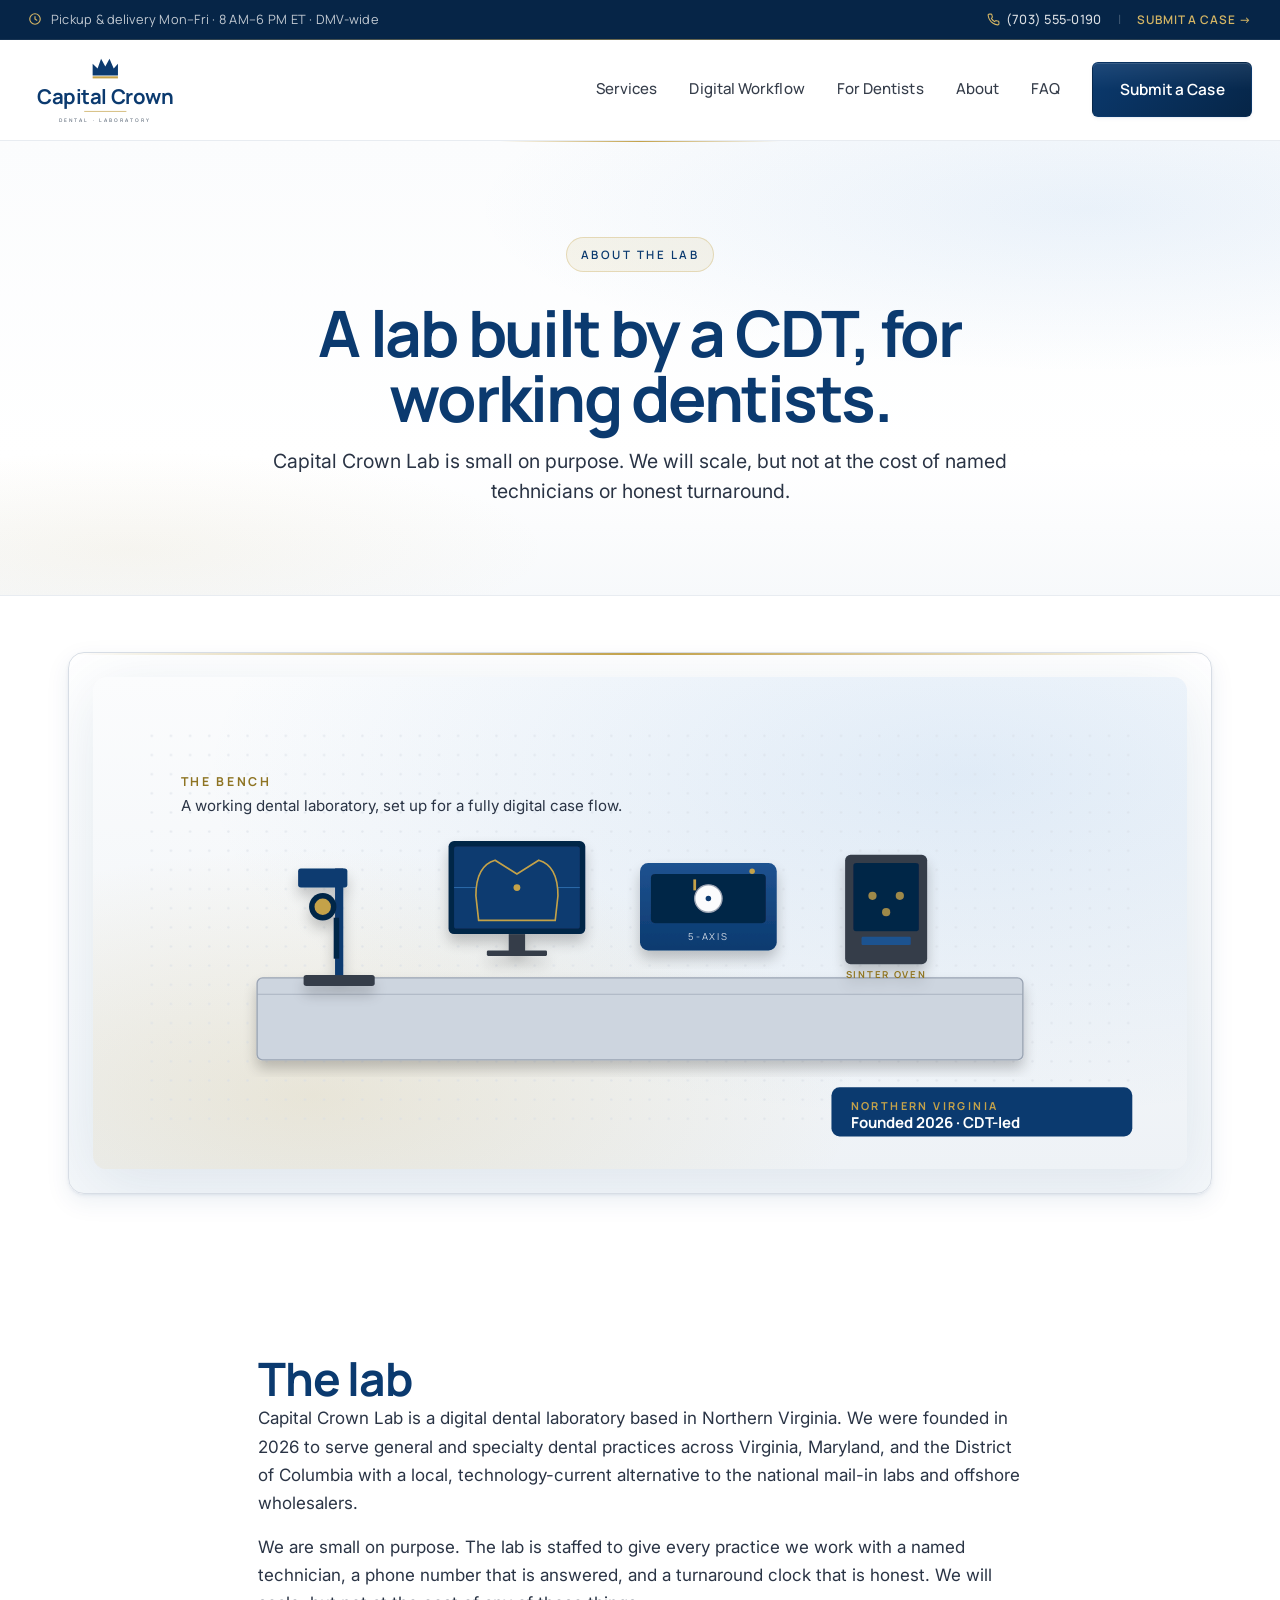
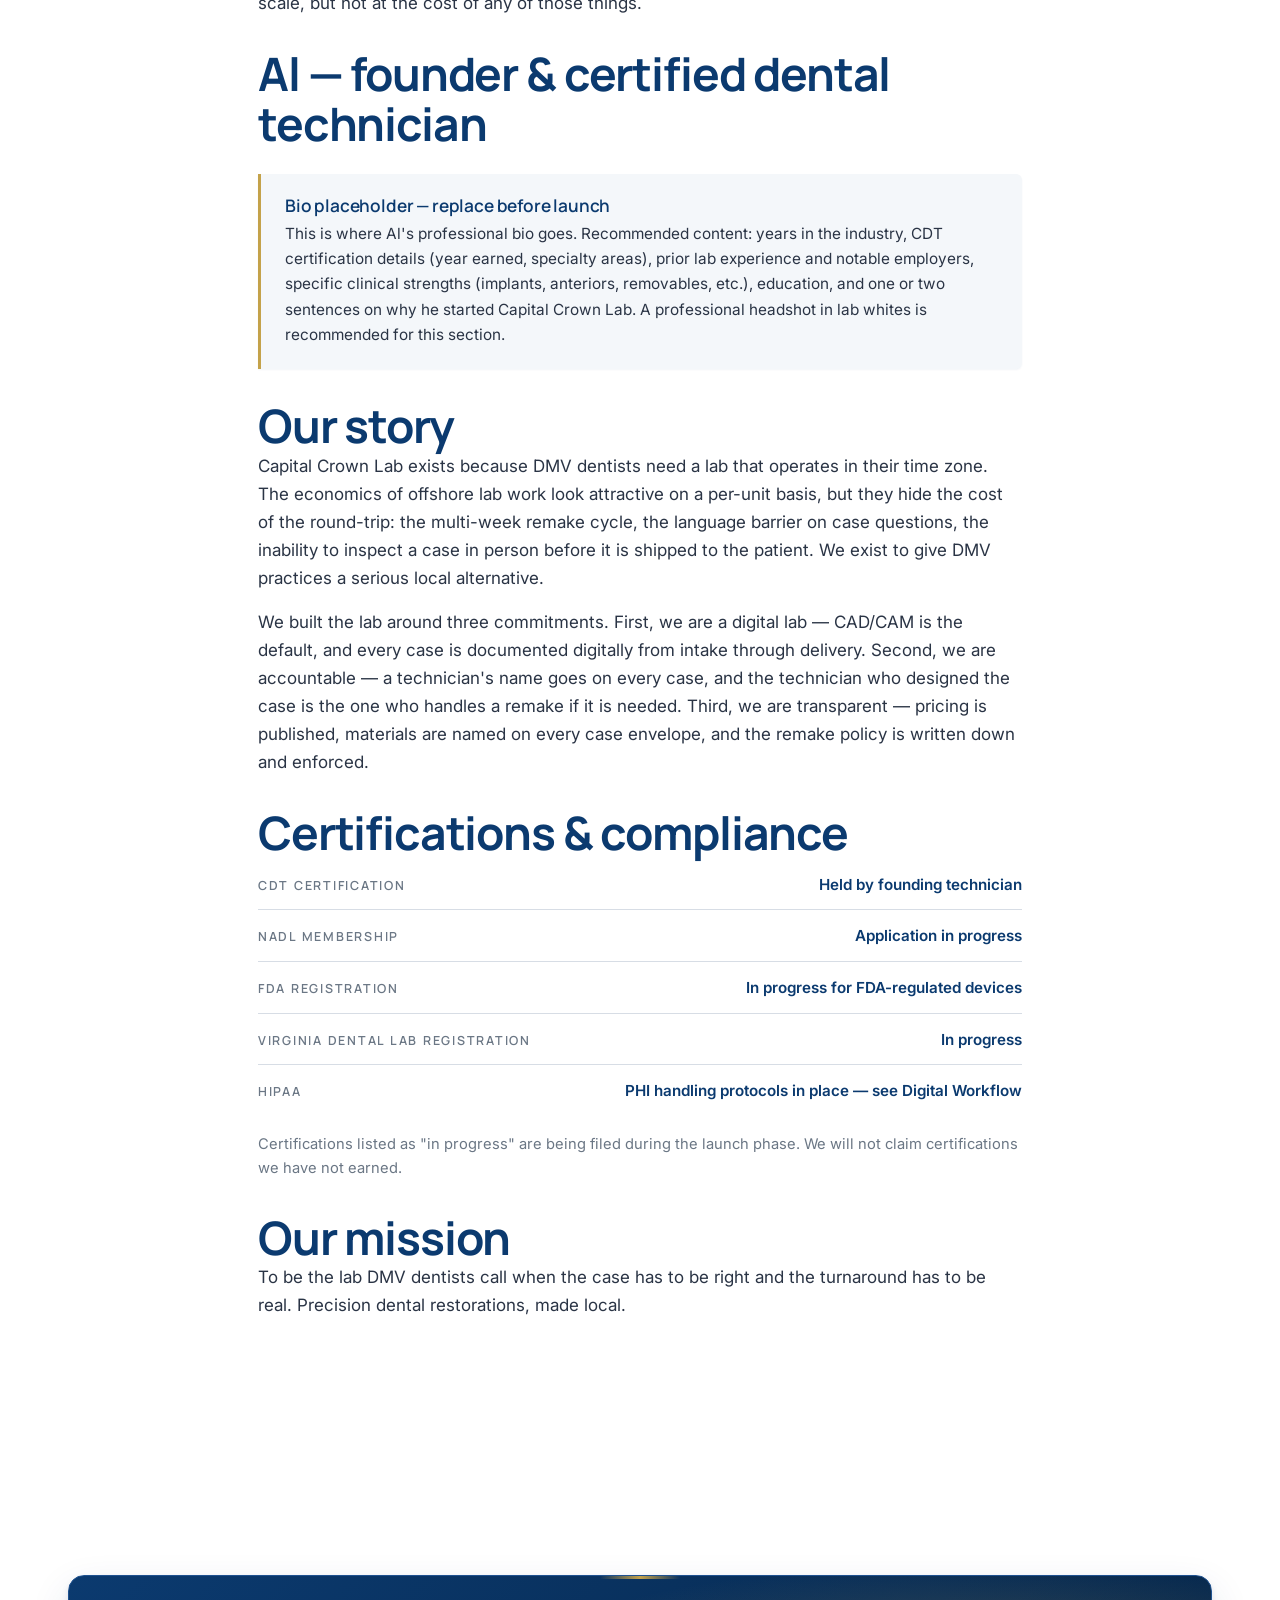
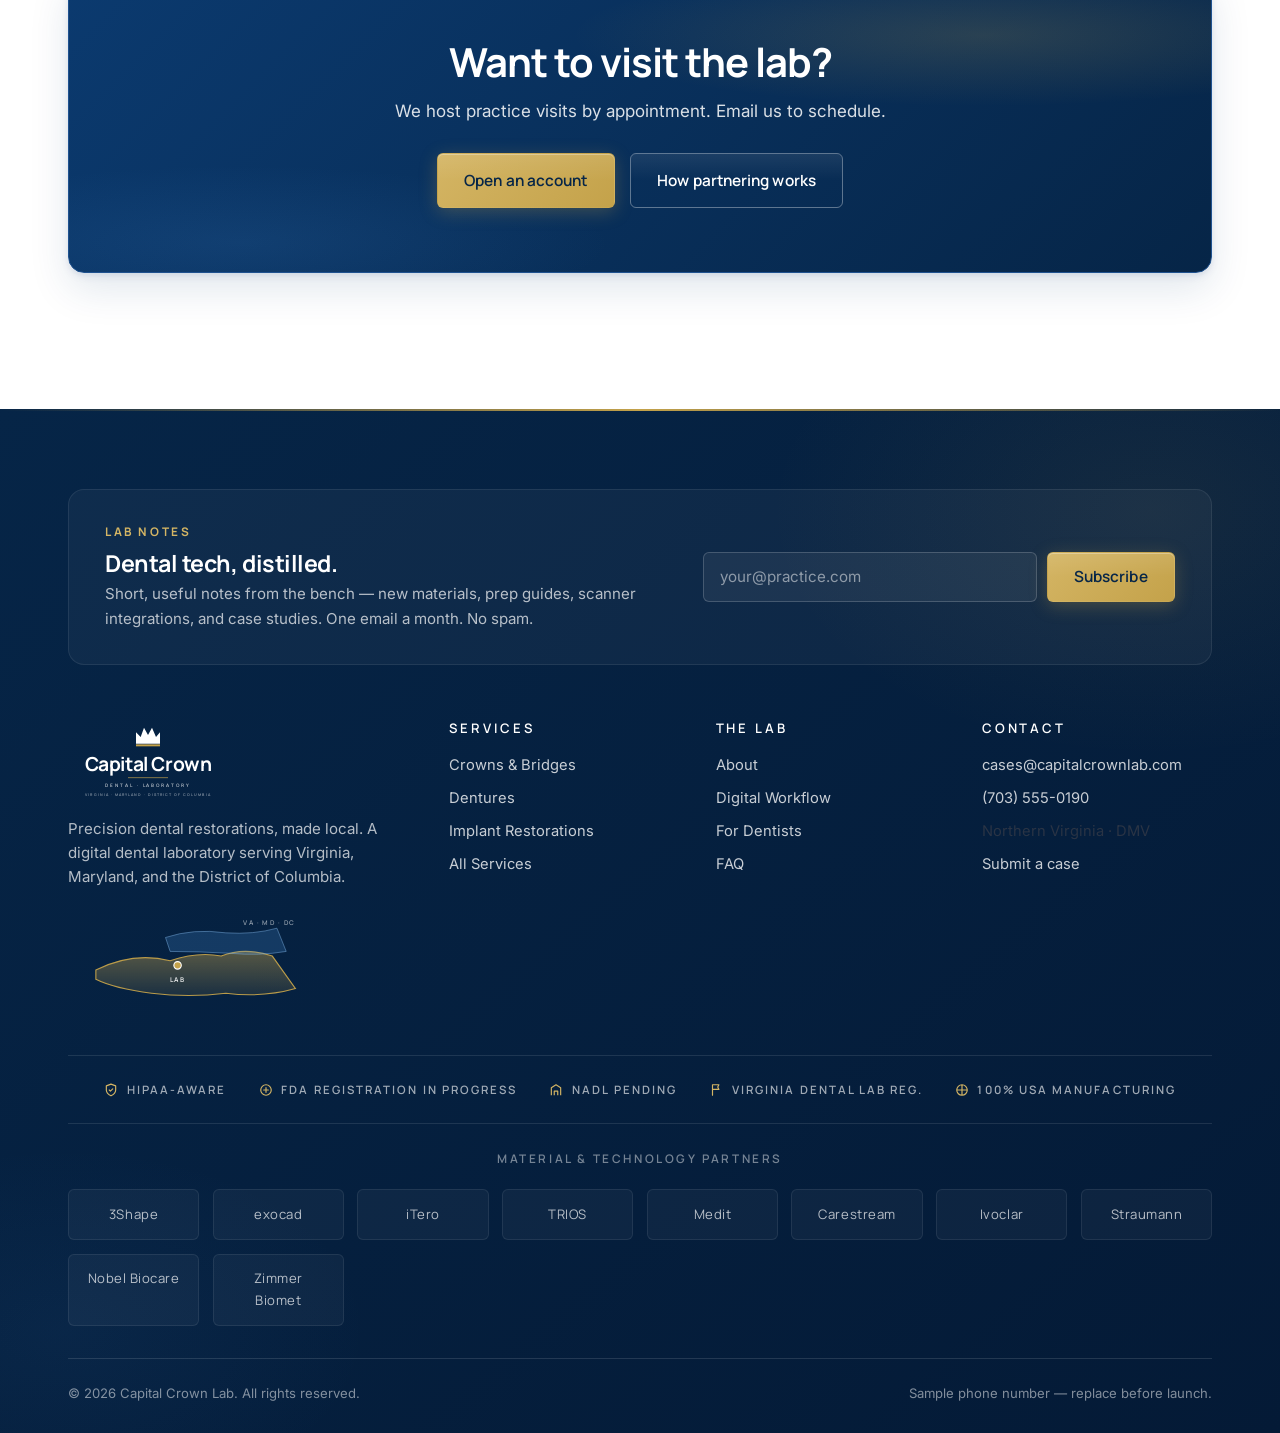
==== about.html @ 7f1afd7e "Add files via upload" ====
<!DOCTYPE html>
<html lang="en">
<head>
  <meta charset="UTF-8" />
  <meta name="viewport" content="width=device-width, initial-scale=1" />
  <title>About Capital Crown Lab | DMV Dental Laboratory | Founder Al</title>
  <meta name="description" content="Capital Crown Lab is a Northern Virginia digital dental laboratory founded by certified dental technician Al. Built to give DMV dental practices a local, technology-current alternative to mail-in and offshore labs." />
  <meta name="keywords" content="Capital Crown Lab founder, Al dental technician DMV, Northern Virginia dental laboratory, local dental lab Virginia, CDT dental lab founder" />
  <meta name="author" content="Capital Crown Lab" />
  <meta name="robots" content="index, follow, max-snippet:-1, max-image-preview:large" />
  <meta name="theme-color" content="#0B3A6F" />
  <link rel="canonical" href="https://capitalcrownlab.com/about.html" />

  <meta property="og:type" content="website" />
  <meta property="og:url" content="https://capitalcrownlab.com/about.html" />
  <meta property="og:site_name" content="Capital Crown Lab" />
  <meta property="og:title" content="About Capital Crown Lab | DMV Dental Laboratory | Founder Al" />
  <meta property="og:description" content="Capital Crown Lab is a Northern Virginia digital dental laboratory founded by certified dental technician Al. Built to give DMV dental practices a local, technology-current alternative to mail-in and offshore labs." />
  <meta property="og:image" content="https://capitalcrownlab.com/images/og-image.jpg" />

  <meta name="twitter:card" content="summary_large_image" />
  <meta name="twitter:title" content="About Capital Crown Lab | DMV Dental Laboratory | Founder Al" />
  <meta name="twitter:description" content="Capital Crown Lab is a Northern Virginia digital dental laboratory founded by certified dental technician Al. Built to give DMV dental practices a local, technology-current alternative to mail-in and offshore labs." />
  <meta name="twitter:image" content="https://capitalcrownlab.com/images/og-image.jpg" />

  <link rel="icon" type="image/svg+xml" href="data:image/svg+xml,%3Csvg xmlns='http://www.w3.org/2000/svg' viewBox='0 0 64 64'%3E%3Crect width='64' height='64' rx='12' fill='%230B3A6F'/%3E%3Cpath d='M12 44 L12 22 L21 32 L26 12 L32 28 L38 12 L43 32 L52 22 L52 44 Z' fill='%23FFFFFF'/%3E%3Crect x='12' y='46' width='40' height='5' fill='%23C4A24A'/%3E%3C/svg%3E" />

  <link rel="preconnect" href="https://fonts.googleapis.com" />
  <link rel="preconnect" href="https://fonts.gstatic.com" crossorigin />
  <link href="https://fonts.googleapis.com/css2?family=Manrope:wght@500;600;700;800&family=Inter:wght@400;500;600;700&display=swap" rel="stylesheet" />
  <link rel="stylesheet" href="styles.css" />
  
</head>
<body>

<div class="utility-bar">
  <div class="utility-bar-inner">
    <span class="util-left">
      <svg width="14" height="14" viewBox="0 0 24 24" fill="none" aria-hidden="true"><path d="M12 8v4l3 2" stroke="currentColor" stroke-width="2" stroke-linecap="round" stroke-linejoin="round"/><circle cx="12" cy="12" r="9" stroke="currentColor" stroke-width="2"/></svg>
      Pickup &amp; delivery Mon&ndash;Fri &middot; 8 AM&ndash;6 PM ET &middot; DMV-wide
    </span>
    <span class="util-right">
      <a href="tel:+17035550190" class="util-phone" aria-label="Call Capital Crown Lab">
        <svg width="13" height="13" viewBox="0 0 24 24" fill="none" aria-hidden="true"><path d="M22 16.92v3a2 2 0 0 1-2.18 2 19.8 19.8 0 0 1-8.63-3.07 19.5 19.5 0 0 1-6-6 19.8 19.8 0 0 1-3.07-8.67A2 2 0 0 1 4.11 2h3a2 2 0 0 1 2 1.72c.12.95.34 1.88.66 2.78a2 2 0 0 1-.45 2.11L8.09 9.91a16 16 0 0 0 6 6l1.27-1.27a2 2 0 0 1 2.11-.45c.9.32 1.83.54 2.78.66A2 2 0 0 1 22 16.92Z" stroke="currentColor" stroke-width="2" stroke-linecap="round" stroke-linejoin="round"/></svg>
        (703) 555-0190
      </a>
      <span class="util-sep" aria-hidden="true">|</span>
      <a href="contact.html" class="util-cta">Submit a Case &rarr;</a>
    </span>
  </div>
</div>
<header class="site-header" id="site-header">
  <nav class="nav">
    <a href="index.html" class="nav-logo" aria-label="Capital Crown Lab home">
      <svg viewBox="80 18 440 222" aria-hidden="true">
        <g transform="translate(264,32)">
          <path d="M0 56 L0 22 L14 36 L24 8 L36 30 L48 8 L60 36 L72 22 L72 56 Z" fill="#0B3A6F"/>
          <rect x="0" y="58" width="72" height="6" fill="#C4A24A"/>
        </g>
        <text font-family="Manrope, Inter, system-ui, sans-serif" font-weight="700" letter-spacing="-0.02em" fill="#0B3A6F" font-size="58" text-anchor="middle" x="300" y="170">Capital Crown</text>
        <line x1="240" y1="190" x2="360" y2="190" stroke="#C4A24A" stroke-width="2"/>
        <text font-family="Manrope, Inter, system-ui, sans-serif" font-weight="600" letter-spacing="0.42em" fill="#6B7785" font-size="14" text-anchor="middle" x="300" y="220">DENTAL  &middot;  LABORATORY</text>
      </svg>
    </a>
    <button class="nav-toggle" aria-label="Toggle navigation" onclick="document.getElementById('nav-links').classList.toggle('open')">&#9776;</button>
    <div class="nav-links" id="nav-links">
      <a href="services.html">Services</a>
      <a href="digital-workflow.html">Digital Workflow</a>
      <a href="for-dentists.html">For Dentists</a>
      <a href="about.html">About</a>
      <a href="faq.html">FAQ</a>
      <a href="contact.html" class="btn btn-primary">Submit a Case</a>
    </div>
  </nav>
</header>

<section class="page-hero">
  <div class="container container-narrow text-center">
    <span class="eyebrow">About the lab</span>
    <h1>A lab built by a CDT, for working dentists.</h1>
    <p class="lede mt-2">Capital Crown Lab is small on purpose. We will scale, but not at the cost of named technicians or honest turnaround.</p>
  </div>
</section>
<section class="tight">
  <div class="container">
    <div class="illo-wrap">
      <svg class="illo" viewBox="0 0 800 360" role="img" aria-label="Dental laboratory workspace composition">
        
<defs>
  <linearGradient id="bgPanel" x1="0" y1="0" x2="0" y2="1">
    <stop offset="0" stop-color="#FBFCFD"/><stop offset="1" stop-color="#EEF2F6"/>
  </linearGradient>
  <linearGradient id="navyGrad" x1="0" y1="0" x2="0" y2="1">
    <stop offset="0" stop-color="#1F5290"/><stop offset="1" stop-color="#0B3A6F"/>
  </linearGradient>
  <linearGradient id="goldGrad" x1="0" y1="0" x2="1" y2="0">
    <stop offset="0" stop-color="#C4A24A" stop-opacity="0"/>
    <stop offset="0.5" stop-color="#C4A24A"/>
    <stop offset="1" stop-color="#C4A24A" stop-opacity="0"/>
  </linearGradient>
  <linearGradient id="ceramicGrad" x1="0" y1="0" x2="0" y2="1">
    <stop offset="0" stop-color="#FFFFFF"/><stop offset="0.5" stop-color="#F4F7FA"/><stop offset="1" stop-color="#D7DDE5"/>
  </linearGradient>
  <radialGradient id="glowBg" cx="0.8" cy="0.2" r="0.7">
    <stop offset="0" stop-color="#4A90D9" stop-opacity="0.14"/>
    <stop offset="1" stop-color="#4A90D9" stop-opacity="0"/>
  </radialGradient>
  <radialGradient id="goldGlowBg" cx="0.2" cy="0.85" r="0.5">
    <stop offset="0" stop-color="#C4A24A" stop-opacity="0.18"/>
    <stop offset="1" stop-color="#C4A24A" stop-opacity="0"/>
  </radialGradient>
  <pattern id="dotgrid2" width="14" height="14" patternUnits="userSpaceOnUse">
    <circle cx="1" cy="1" r="0.9" fill="#D7DDE5"/>
  </pattern>
  <filter id="softShadow2" x="-20%" y="-20%" width="140%" height="140%">
    <feGaussianBlur in="SourceAlpha" stdDeviation="5"/>
    <feOffset dx="0" dy="6" result="off"/>
    <feComponentTransfer><feFuncA type="linear" slope="0.22"/></feComponentTransfer>
    <feMerge><feMergeNode/><feMergeNode in="SourceGraphic"/></feMerge>
  </filter>
</defs>

        <rect width="800" height="360" fill="url(#bgPanel)" rx="10"/>
        <rect width="800" height="360" fill="url(#glowBg)" rx="10"/>
        <rect width="800" height="360" fill="url(#goldGlowBg)" rx="10"/>
        <rect x="32" y="32" width="736" height="296" fill="url(#dotgrid2)" opacity="0.55" rx="8"/>
        <line x1="32" y1="22" x2="768" y2="22" stroke="url(#goldGrad)" stroke-width="1.4"/>
        
<!-- workspace bench -->
<g transform="translate(400,220)" filter="url(#softShadow2)">
  <rect x="-280" y="0" width="560" height="60" rx="4" fill="#CDD5DF" stroke="#9BA5B4" stroke-width="1"/>
  <line x1="-280" y1="12" x2="280" y2="12" stroke="#9BA5B4" stroke-width="0.5"/>
  <!-- bench legs implied -->
</g>

<!-- microscope (left) -->
<g transform="translate(180,170)" filter="url(#softShadow2)">
  <rect x="-26" y="48" width="52" height="8" rx="2" fill="#353D4A"/>
  <rect x="-3" y="-30" width="6" height="78" fill="#0B3A6F"/>
  <rect x="-30" y="-30" width="36" height="14" rx="2" fill="#0B3A6F"/>
  <circle cx="-12" cy="-2" r="10" fill="#062547"/>
  <circle cx="-12" cy="-2" r="6" fill="#C4A24A"/>
  <line x1="-2" y1="6" x2="-2" y2="36" stroke="#062547" stroke-width="4"/>
</g>

<!-- CAD monitor (center-left) -->
<g transform="translate(310,160)" filter="url(#softShadow2)">
  <rect x="-50" y="-40" width="100" height="68" rx="4" fill="#062547"/>
  <rect x="-46" y="-36" width="92" height="60" rx="2" fill="#0B3A6F"/>
  <!-- crown wireframe on screen -->
  <path d="M-30 0 Q-30 -22 -16 -26 L0 -16 L16 -26 Q30 -22 30 0 L28 18 L-28 18 Z" fill="none" stroke="#C4A24A" stroke-width="1.2"/>
  <circle cx="0" cy="-6" r="2.5" fill="#C4A24A"/>
  <line x1="-46" y1="-6" x2="-30" y2="-6" stroke="#4A90D9" stroke-width="0.6" opacity="0.7"/>
  <line x1="30" y1="-6" x2="46" y2="-6" stroke="#4A90D9" stroke-width="0.6" opacity="0.7"/>
  <!-- stand -->
  <rect x="-6" y="28" width="12" height="14" fill="#353D4A"/>
  <rect x="-22" y="40" width="44" height="4" rx="1" fill="#353D4A"/>
</g>

<!-- milling machine (center-right) -->
<g transform="translate(450,168)" filter="url(#softShadow2)">
  <rect x="-50" y="-32" width="100" height="64" rx="6" fill="url(#navyGrad)"/>
  <rect x="-42" y="-24" width="84" height="36" rx="3" fill="#062547"/>
  <circle cx="0" cy="-6" r="10" fill="#FBFCFD" stroke="#9BA5B4" stroke-width="1"/>
  <circle cx="0" cy="-6" r="2" fill="#0B3A6F"/>
  <line x1="-10" y1="-20" x2="-10" y2="-12" stroke="#C4A24A" stroke-width="2"/>
  <circle cx="32" cy="-26" r="2" fill="#C4A24A"/>
  <text x="0" y="24" font-family="Manrope,sans-serif" font-size="7" fill="rgba(255,255,255,0.8)" text-anchor="middle" letter-spacing="0.18em">5-AXIS</text>
</g>

<!-- sintering oven (right) -->
<g transform="translate(580,170)" filter="url(#softShadow2)">
  <rect x="-30" y="-40" width="60" height="80" rx="4" fill="#353D4A"/>
  <rect x="-24" y="-34" width="48" height="50" rx="2" fill="#062547"/>
  <!-- heating coil glow -->
  <circle cx="-10" cy="-10" r="3" fill="#C4A24A" opacity="0.8"/>
  <circle cx="10" cy="-10" r="3" fill="#C4A24A" opacity="0.8"/>
  <circle cx="0" cy="2" r="3" fill="#C4A24A" opacity="0.8"/>
  <rect x="-18" y="20" width="36" height="6" rx="1" fill="#1F5290"/>
  <text x="0" y="50" font-family="Manrope,sans-serif" font-size="7" fill="#8E7423" font-weight="700" text-anchor="middle" letter-spacing="0.18em">SINTER OVEN</text>
</g>

<!-- top labels -->
<g transform="translate(64,80)">
  <text font-family="Manrope,sans-serif" font-size="9" fill="#8E7423" font-weight="700" letter-spacing="0.22em">THE BENCH</text>
  <text y="18" font-family="Inter,sans-serif" font-size="11" fill="#2A3445">A working dental laboratory, set up for a fully digital case flow.</text>
</g>

<!-- bottom chip -->
<g transform="translate(540,300)">
  <rect width="220" height="36" rx="6" fill="#0B3A6F"/>
  <text x="14" y="17" font-family="Manrope,sans-serif" font-size="8" fill="#C4A24A" font-weight="700" letter-spacing="0.22em">NORTHERN VIRGINIA</text>
  <text x="14" y="30" font-family="Manrope,sans-serif" font-size="11" fill="#FFFFFF" font-weight="700">Founded 2026 &middot; CDT-led</text>
</g>

      </svg>
    </div>
  </div>
</section>

<section>
  <div class="container container-narrow">
    <h2>The lab</h2>
    <p>Capital Crown Lab is a digital dental laboratory based in Northern Virginia. We were founded in 2026 to serve general and specialty dental practices across Virginia, Maryland, and the District of Columbia with a local, technology-current alternative to the national mail-in labs and offshore wholesalers.</p>

    <p>We are small on purpose. The lab is staffed to give every practice we work with a named technician, a phone number that is answered, and a turnaround clock that is honest. We will scale, but not at the cost of any of those things.</p>

    <h2 class="mt-4">Al &mdash; founder &amp; certified dental technician</h2>
    <div class="callout">
      <h4>Bio placeholder &mdash; replace before launch</h4>
      <p>This is where Al's professional bio goes. Recommended content: years in the industry, CDT certification details (year earned, specialty areas), prior lab experience and notable employers, specific clinical strengths (implants, anteriors, removables, etc.), education, and one or two sentences on why he started Capital Crown Lab. A professional headshot in lab whites is recommended for this section.</p>
    </div>

    <h2 class="mt-4">Our story</h2>
    <p>Capital Crown Lab exists because DMV dentists need a lab that operates in their time zone. The economics of offshore lab work look attractive on a per-unit basis, but they hide the cost of the round-trip: the multi-week remake cycle, the language barrier on case questions, the inability to inspect a case in person before it is shipped to the patient. We exist to give DMV practices a serious local alternative.</p>

    <p>We built the lab around three commitments. First, we are a digital lab &mdash; CAD/CAM is the default, and every case is documented digitally from intake through delivery. Second, we are accountable &mdash; a technician's name goes on every case, and the technician who designed the case is the one who handles a remake if it is needed. Third, we are transparent &mdash; pricing is published, materials are named on every case envelope, and the remake policy is written down and enforced.</p>

    <h2 class="mt-4">Certifications &amp; compliance</h2>
    <ul class="spec-list">
      <li><span class="label">CDT certification</span><span class="value">Held by founding technician</span></li>
      <li><span class="label">NADL membership</span><span class="value">Application in progress</span></li>
      <li><span class="label">FDA registration</span><span class="value">In progress for FDA-regulated devices</span></li>
      <li><span class="label">Virginia dental lab registration</span><span class="value">In progress</span></li>
      <li><span class="label">HIPAA</span><span class="value">PHI handling protocols in place &mdash; see Digital Workflow</span></li>
    </ul>
    <p class="muted">Certifications listed as &quot;in progress&quot; are being filed during the launch phase. We will not claim certifications we have not earned.</p>

    <h2 class="mt-4">Our mission</h2>
    <p>To be the lab DMV dentists call when the case has to be right and the turnaround has to be real. Precision dental restorations, made local.</p>
  </div>
</section>

<section>
  <div class="container">
    <div class="cta-band">
      <h2>Want to visit the lab?</h2>
      <p>We host practice visits by appointment. Email us to schedule.</p>
      <div class="btn-row">
        <a href="contact.html" class="btn btn-gold">Open an account</a>
        <a href="for-dentists.html" class="btn btn-ghost">How partnering works</a>
      </div>
    </div>
  </div>
</section>

<footer class="site-footer">
  <div class="container">

    <div class="footer-newsletter">
      <div>
        <span class="news-eyebrow">Lab Notes</span>
        <h3>Dental tech, distilled.</h3>
        <p>Short, useful notes from the bench &mdash; new materials, prep guides, scanner integrations, and case studies. One email a month. No spam.</p>
      </div>
      <form action="https://api.web3forms.com/submit" method="POST" aria-label="Newsletter signup">
        <input type="hidden" name="access_key" value="REPLACE_WITH_WEB3FORMS_KEY"/>
        <input type="hidden" name="subject" value="Lab Notes newsletter signup"/>
        <input type="checkbox" name="botcheck" style="display:none;"/>
        <input type="email" name="email" placeholder="your@practice.com" aria-label="Email address" required/>
        <button type="submit" class="btn btn-gold">Subscribe</button>
      </form>
    </div>

    <div class="footer-grid">
      <div class="footer-brand">
        <div class="brand-mark">
          <svg viewBox="60 20 480 240" aria-hidden="true">
            <g transform="translate(264,32)">
              <path d="M0 56 L0 22 L14 36 L24 8 L36 30 L48 8 L60 36 L72 22 L72 56 Z" fill="#FFFFFF"/>
              <rect x="0" y="58" width="72" height="6" fill="#C4A24A"/>
            </g>
            <text font-family="Manrope, Inter, system-ui, sans-serif" font-weight="700" letter-spacing="-0.02em" fill="#FFFFFF" font-size="58" text-anchor="middle" x="300" y="170">Capital Crown</text>
            <line x1="240" y1="190" x2="360" y2="190" stroke="#C4A24A" stroke-width="2"/>
            <text font-family="Manrope, Inter, system-ui, sans-serif" font-weight="600" letter-spacing="0.42em" fill="rgba(255,255,255,0.75)" font-size="14" text-anchor="middle" x="300" y="218">DENTAL  &middot;  LABORATORY</text>
            <text font-family="Manrope, Inter, system-ui, sans-serif" font-weight="600" letter-spacing="0.28em" fill="rgba(255,255,255,0.55)" font-size="11" text-anchor="middle" x="300" y="244">VIRGINIA  &middot;  MARYLAND  &middot;  DISTRICT OF COLUMBIA</text>
          </svg>
        </div>
        <p>Precision dental restorations, made local. A digital dental laboratory serving Virginia, Maryland, and the District of Columbia.</p>
        <!-- DMV service area mini map -->
        <svg viewBox="0 0 280 110" aria-label="DMV service area" style="margin-top:1rem; width:100%; max-width:260px; height:auto; display:block;">
          <defs>
            <linearGradient id="dmvfill" x1="0" y1="0" x2="0" y2="1">
              <stop offset="0" stop-color="#C4A24A" stop-opacity="0.45"/>
              <stop offset="1" stop-color="#C4A24A" stop-opacity="0.12"/>
            </linearGradient>
          </defs>
          <!-- Stylized DMV outline (VA + MD + DC composite) -->
          <path d="M30 70 Q70 50 110 60 Q140 50 165 55 Q190 45 220 55 L245 90 Q210 100 170 95 Q130 100 90 95 Q50 90 30 80 Z" fill="url(#dmvfill)" stroke="#C4A24A" stroke-width="1.2" opacity="0.95"/>
          <path d="M105 35 Q135 25 170 30 Q200 32 225 25 L235 50 Q205 55 175 52 Q140 50 110 50 Z" fill="rgba(74,144,217,0.22)" stroke="rgba(127,179,229,0.5)" stroke-width="1"/>
          <circle cx="118" cy="65" r="4" fill="#C4A24A" stroke="#FFFFFF" stroke-width="1.2"/>
          <text x="118" y="83" font-family="Manrope, sans-serif" font-size="7" font-weight="700" fill="rgba(255,255,255,0.85)" text-anchor="middle" letter-spacing="0.18em">LAB</text>
          <text x="245" y="22" font-family="Manrope, sans-serif" font-size="7" font-weight="600" fill="rgba(255,255,255,0.55)" text-anchor="end" letter-spacing="0.22em">VA &middot; MD &middot; DC</text>
        </svg>
      </div>
      <div class="footer-col">
        <h4>Services</h4>
        <ul>
          <li><a href="crowns-bridges.html">Crowns &amp; Bridges</a></li>
          <li><a href="dentures.html">Dentures</a></li>
          <li><a href="implants.html">Implant Restorations</a></li>
          <li><a href="services.html">All Services</a></li>
        </ul>
      </div>
      <div class="footer-col">
        <h4>The Lab</h4>
        <ul>
          <li><a href="about.html">About</a></li>
          <li><a href="digital-workflow.html">Digital Workflow</a></li>
          <li><a href="for-dentists.html">For Dentists</a></li>
          <li><a href="faq.html">FAQ</a></li>
        </ul>
      </div>
      <div class="footer-col">
        <h4>Contact</h4>
        <ul>
          <li><a href="mailto:cases@capitalcrownlab.com">cases@capitalcrownlab.com</a></li>
          <li><a href="tel:+17035550190">(703) 555-0190</a></li>
          <li>Northern Virginia &middot; DMV</li>
          <li><a href="contact.html">Submit a case</a></li>
        </ul>
      </div>
    </div>

    <div class="cert-row" aria-label="Certifications and compliance">
      <span class="cert-badge"><svg width="14" height="14" viewBox="0 0 24 24" fill="none" aria-hidden="true"><path d="M12 22s8-4 8-10V5l-8-3-8 3v7c0 6 8 10 8 10Z" stroke="currentColor" stroke-width="2" stroke-linejoin="round"/><path d="m9 12 2 2 4-4" stroke="currentColor" stroke-width="2" stroke-linecap="round" stroke-linejoin="round"/></svg>HIPAA-aware</span>
      <span class="cert-badge"><svg width="14" height="14" viewBox="0 0 24 24" fill="none" aria-hidden="true"><circle cx="12" cy="12" r="9" stroke="currentColor" stroke-width="2"/><path d="M8 12h8M12 8v8" stroke="currentColor" stroke-width="2" stroke-linecap="round"/></svg>FDA registration in progress</span>
      <span class="cert-badge"><svg width="14" height="14" viewBox="0 0 24 24" fill="none" aria-hidden="true"><path d="M4 21V8l8-5 8 5v13M9 21v-7h6v7" stroke="currentColor" stroke-width="2" stroke-linejoin="round"/></svg>NADL pending</span>
      <span class="cert-badge"><svg width="14" height="14" viewBox="0 0 24 24" fill="none" aria-hidden="true"><path d="M6 3v18M6 3h11l-2 4 2 4H6" stroke="currentColor" stroke-width="2" stroke-linecap="round" stroke-linejoin="round"/></svg>Virginia dental lab reg.</span>
      <span class="cert-badge"><svg width="14" height="14" viewBox="0 0 24 24" fill="none" aria-hidden="true"><path d="M3 12a9 9 0 1 0 18 0 9 9 0 0 0-18 0Zm9-9v18M3 12h18" stroke="currentColor" stroke-width="2"/></svg>100% USA manufacturing</span>
    </div>

    <div>
      <h4 style="text-align:center; color:rgba(255,255,255,0.45); font-size:0.74rem; margin-bottom:1rem;">Material &amp; technology partners</h4>
      <div class="partner-grid">
        <span class="partner-tile">3Shape</span>
        <span class="partner-tile">exocad</span>
        <span class="partner-tile">iTero</span>
        <span class="partner-tile">TRIOS</span>
        <span class="partner-tile">Medit</span>
        <span class="partner-tile">Carestream</span>
        <span class="partner-tile">Ivoclar</span>
        <span class="partner-tile">Straumann</span>
        <span class="partner-tile">Nobel Biocare</span>
        <span class="partner-tile">Zimmer Biomet</span>
      </div>
    </div>

    <div class="footer-bottom">
      <span>&copy; 2026 Capital Crown Lab. All rights reserved.</span>
      <span>Sample phone number &mdash; replace before launch.</span>
    </div>
  </div>
</footer>

<script>
  // Sticky header scroll polish
  (function() {
    var h = document.getElementById('site-header');
    if (!h) return;
    function onScroll() {
      if (window.scrollY > 8) h.classList.add('scrolled');
      else h.classList.remove('scrolled');
    }
    window.addEventListener('scroll', onScroll, { passive: true });
    onScroll();
  })();
</script>

</body>
</html>
---- styles.css ----
/* =========================================================
   Capital Crown Lab — premium clinical design system
   Palette: deep navy + warm gold + cool gray scale
   Type: Manrope (display) + Inter (UI/body)
   References: Stripe polish, Allbirds whitespace, medical-device editorial
   ========================================================= */

:root {
  /* Brand colors */
  --navy:        #0B3A6F;
  --navy-deep:   #062547;
  --navy-soft:   #1F5290;
  --navy-ink:    #041A36;
  --sky:         #4A90D9;
  --sky-soft:    #7FB3E5;

  --gold:        #C4A24A;
  --gold-soft:   #E2CE92;
  --gold-deep:   #8E7423;
  --gold-warm:   #D4B564;

  /* Cool gray scale */
  --gray-50:     #F7F9FB;
  --gray-100:    #EEF2F6;
  --gray-200:    #E1E7EE;
  --gray-300:    #CDD5DF;
  --gray-400:    #9BA5B4;
  --gray-500:    #6B7785;
  --gray-600:    #4D5765;
  --gray-700:    #353D4A;
  --gray-800:    #1F2630;
  --gray-900:    #0E1726;

  /* Semantic */
  --ink:         #0E1726;
  --graphite:    #2A3445;
  --gray:        #6B7785;
  --gray-soft:   #97A0AD;
  --mist:        #E9EEF4;
  --mist-soft:   #F4F7FA;
  --line:        #D7DDE5;
  --line-soft:   #E8ECF1;
  --white:       #FFFFFF;
  --bone:        #FBFCFD;
  --success:     #2F6E4F;

  /* Gradients */
  --grad-navy:        linear-gradient(135deg, #0B3A6F 0%, #062547 100%);
  --grad-navy-deep:   linear-gradient(140deg, #062547 0%, #041A36 100%);
  --grad-navy-radial: radial-gradient(ellipse at top right, rgba(74,144,217,0.12), transparent 55%), radial-gradient(ellipse at bottom left, rgba(196,162,74,0.08), transparent 50%), linear-gradient(180deg, #062547 0%, #0B3A6F 60%, #062547 100%);
  --grad-bone:        linear-gradient(180deg, #FBFCFD 0%, #F4F7FA 100%);
  --grad-hero:        radial-gradient(ellipse 80% 60% at 85% 15%, rgba(74,144,217,0.10), transparent 60%), radial-gradient(ellipse 60% 40% at 10% 90%, rgba(196,162,74,0.07), transparent 55%), linear-gradient(180deg, var(--bone) 0%, var(--white) 70%, var(--gray-50) 100%);
  --grad-gold-rule:   linear-gradient(90deg, transparent, var(--gold) 20%, var(--gold) 80%, transparent);

  /* Multi-layer shadows */
  --shadow-xs:   0 1px 2px rgba(11, 58, 111, 0.05);
  --shadow-sm:   0 1px 2px rgba(11, 58, 111, 0.06), 0 2px 4px rgba(11, 58, 111, 0.04);
  --shadow-md:   0 2px 4px rgba(11, 58, 111, 0.05), 0 8px 24px rgba(11, 58, 111, 0.08), 0 1px 2px rgba(11, 58, 111, 0.04);
  --shadow-lg:   0 4px 8px rgba(11, 58, 111, 0.06), 0 16px 40px rgba(11, 58, 111, 0.12), 0 2px 4px rgba(11, 58, 111, 0.05);
  --shadow-xl:   0 8px 16px rgba(11, 58, 111, 0.08), 0 32px 80px rgba(11, 58, 111, 0.18), 0 4px 8px rgba(11, 58, 111, 0.06);
  --shadow-gold: 0 4px 18px rgba(196, 162, 74, 0.28);
  --shadow-card-hover: 0 4px 8px rgba(11, 58, 111, 0.08), 0 24px 56px rgba(11, 58, 111, 0.14), 0 2px 4px rgba(11, 58, 111, 0.06);
  --shadow-inset: inset 0 1px 0 rgba(255,255,255,0.06);

  /* Radii */
  --r-xs: 3px;
  --r-sm: 6px;
  --r-md: 10px;
  --r-lg: 16px;
  --r-xl: 24px;
  --r-2xl: 32px;

  /* Motion */
  --ease-out:  cubic-bezier(0.2, 0.7, 0.2, 1);
  --ease-spring: cubic-bezier(0.34, 1.32, 0.64, 1);
}

* { box-sizing: border-box; margin: 0; padding: 0; }
html { scroll-behavior: smooth; }
body {
  font-family: 'Inter', system-ui, -apple-system, sans-serif;
  font-size: 17px;
  line-height: 1.65;
  color: var(--graphite);
  background: var(--white);
  -webkit-font-smoothing: antialiased;
  -moz-osx-font-smoothing: grayscale;
  text-rendering: optimizeLegibility;
}

h1, h2, h3, h4 {
  font-family: 'Manrope', 'Inter', system-ui, sans-serif;
  font-weight: 700;
  color: var(--navy);
  letter-spacing: -0.025em;
  line-height: 1.12;
}
h1 { font-size: clamp(2.6rem, 6vw, 5.4rem); letter-spacing: -0.035em; line-height: 1.02; }
h2 { font-size: clamp(1.9rem, 3.6vw, 2.95rem); letter-spacing: -0.025em; line-height: 1.1; }
h3 { font-size: clamp(1.25rem, 2.1vw, 1.6rem); letter-spacing: -0.02em; }
h4 { font-size: 1.08rem; font-weight: 600; letter-spacing: -0.01em; }

p { margin-bottom: 1rem; color: var(--graphite); }
p.lede { font-size: 1.22rem; color: var(--graphite); line-height: 1.55; }
a { color: var(--navy); text-decoration: none; transition: color .18s var(--ease-out); }
a:hover { color: var(--sky); }
strong { color: var(--ink); font-weight: 600; }
em { font-style: italic; }

ul, ol { padding-left: 1.4rem; margin-bottom: 1rem; color: var(--graphite); }
li { margin-bottom: 0.45rem; }

.container { max-width: 1200px; margin: 0 auto; padding: 0 1.75rem; }
.container-narrow { max-width: 820px; margin: 0 auto; padding: 0 1.75rem; }
.container-wide { max-width: 1340px; margin: 0 auto; padding: 0 1.75rem; }

section { padding: 6.5rem 0; }
section.tight { padding: 3.5rem 0; }
section.mist { background: var(--mist-soft); }
section.bone { background: var(--bone); }
section.gray { background: var(--gray-50); }
section.navy {
  background: var(--grad-navy);
  color: rgba(255,255,255,0.88);
  position: relative;
  overflow: hidden;
}
section.navy::before {
  content: ""; position: absolute; inset: 0;
  background:
    radial-gradient(ellipse 60% 50% at 80% 20%, rgba(196,162,74,0.10), transparent 60%),
    radial-gradient(ellipse 50% 40% at 15% 85%, rgba(74,144,217,0.08), transparent 65%);
  pointer-events: none;
}
section.navy > * { position: relative; z-index: 1; }
section.navy h1, section.navy h2, section.navy h3, section.navy h4 { color: var(--white); }
section.navy p { color: rgba(255,255,255,0.82); }
section.navy a { color: var(--gold-soft); }
section.navy .eyebrow { color: var(--gold-warm); }

/* Section ornament — thin gold rule with center dot */
.ornament {
  display: flex; align-items: center; justify-content: center;
  gap: 1rem; margin: 2.5rem auto;
  max-width: 280px;
}
.ornament::before, .ornament::after {
  content: ""; flex: 1; height: 1px;
  background: linear-gradient(90deg, transparent, var(--gold) 50%, transparent);
}
.ornament::before { background: linear-gradient(90deg, transparent, var(--gold)); }
.ornament::after { background: linear-gradient(90deg, var(--gold), transparent); }
.ornament .dot { width: 6px; height: 6px; border-radius: 50%; background: var(--gold); box-shadow: 0 0 0 4px rgba(196,162,74,0.18); }

/* Eyebrow pill — refined badge style */
.eyebrow {
  display: inline-flex; align-items: center; gap: 0.5rem;
  font-family: 'Manrope', 'Inter', sans-serif;
  text-transform: uppercase;
  letter-spacing: 0.22em;
  font-size: 0.72rem;
  font-weight: 600;
  color: var(--navy);
  background: rgba(196, 162, 74, 0.10);
  border: 1px solid rgba(196, 162, 74, 0.32);
  padding: 0.42rem 0.85rem;
  border-radius: 999px;
  margin-bottom: 1.25rem;
}
.eyebrow .dot { width: 5px; height: 5px; border-radius: 50%; background: var(--gold); }
.eyebrow.eyebrow-plain { background: transparent; border-color: transparent; padding: 0; color: var(--gold); letter-spacing: 0.32em; }

.section-head { text-align: center; max-width: 780px; margin: 0 auto 4rem; }
.section-head p { color: var(--gray); font-size: 1.1rem; margin-top: 0.8rem; line-height: 1.55; }
.muted { color: var(--gray); font-size: 0.92rem; }

/* =========================================================
   UTILITY BAR (above main nav)
   ========================================================= */
.utility-bar {
  background: var(--navy-deep);
  color: rgba(255,255,255,0.75);
  font-size: 0.8rem;
  font-family: 'Manrope', sans-serif;
  letter-spacing: 0.02em;
  border-bottom: 1px solid rgba(255,255,255,0.06);
  position: relative;
  z-index: 101;
}
.utility-bar::after {
  content: ""; position: absolute; left: 0; right: 0; bottom: -1px; height: 1px;
  background: linear-gradient(90deg, transparent, rgba(196,162,74,0.5), transparent);
}
.utility-bar-inner {
  max-width: 1340px; margin: 0 auto;
  padding: 0.55rem 1.75rem;
  display: flex; align-items: center; justify-content: space-between;
  gap: 1rem; flex-wrap: wrap;
}
.utility-bar .util-left,
.utility-bar .util-right {
  display: inline-flex; align-items: center; gap: 0.55rem;
}
.utility-bar .util-right { gap: 1rem; }
.utility-bar svg { color: var(--gold-warm); }
.utility-bar a { color: rgba(255,255,255,0.85); transition: color .15s; }
.utility-bar a:hover { color: var(--gold-soft); }
.utility-bar .util-sep { color: rgba(255,255,255,0.25); }
.utility-bar .util-cta {
  color: var(--gold-warm); font-weight: 600;
  letter-spacing: 0.08em; text-transform: uppercase; font-size: 0.74rem;
}
.utility-bar .util-cta:hover { color: var(--white); }
.utility-bar .util-phone {
  display: inline-flex; align-items: center; gap: 0.4rem;
  font-weight: 500;
}
@media (max-width: 720px) {
  .utility-bar { font-size: 0.74rem; }
  .utility-bar-inner { padding: 0.45rem 1rem; gap: 0.5rem; }
  .utility-bar .util-left { display: none; }
  .utility-bar .util-right { gap: 0.65rem; margin: 0 auto; }
}

/* =========================================================
   HEADER / NAV
   ========================================================= */
.site-header {
  background: rgba(255,255,255,0.85);
  border-bottom: 1px solid var(--line-soft);
  position: sticky; top: 0; z-index: 100;
  backdrop-filter: saturate(180%) blur(14px);
  -webkit-backdrop-filter: saturate(180%) blur(14px);
  transition: box-shadow .2s var(--ease-out), background .2s var(--ease-out);
}
.site-header.scrolled {
  background: rgba(255,255,255,0.94);
  box-shadow: 0 1px 0 rgba(11,58,111,0.06), 0 8px 24px rgba(11,58,111,0.06);
}
.nav {
  display: flex; align-items: center; justify-content: space-between;
  padding: 0.95rem 1.75rem;
  max-width: 1340px; margin: 0 auto;
}
.nav-logo { display: flex; align-items: center; gap: .55rem; text-decoration: none; }
.nav-logo svg { height: 78px; width: auto; display: block; }
.nav-logo:hover { opacity: 0.9; }
@media (max-width: 920px) {
  .nav-logo svg { height: 62px; }
}
.nav { padding-top: 0.7rem; padding-bottom: 0.7rem; }

.nav-links {
  display: flex; align-items: center; gap: 2rem;
}
.nav-links > a:not(.btn) {
  font-family: 'Manrope', sans-serif;
  font-size: 0.94rem;
  font-weight: 500;
  color: var(--gray-700);
  letter-spacing: 0.005em;
  position: relative;
  padding: 0.4rem 0;
}
.nav-links > a:not(.btn)::after {
  content: ""; position: absolute;
  left: 0; right: 0; bottom: -0.15rem;
  height: 2px; background: var(--gold);
  transform: scaleX(0); transform-origin: center;
  transition: transform .25s var(--ease-out);
  border-radius: 2px;
}
.nav-links > a:not(.btn):hover { color: var(--navy); }
.nav-links > a:not(.btn):hover::after { transform: scaleX(1); }
.nav-links a.btn { color: var(--white); }
.nav-toggle { display: none; background: none; border: 0; font-size: 1.6rem; color: var(--navy); cursor: pointer; }

@media (max-width: 920px) {
  .nav-toggle { display: block; }
  .nav-links {
    position: absolute; top: 100%; left: 0; right: 0;
    background: var(--white); border-bottom: 1px solid var(--line);
    flex-direction: column; align-items: stretch; gap: 0;
    padding: 0.5rem 0;
    display: none;
    box-shadow: var(--shadow-md);
  }
  .nav-links.open { display: flex; }
  .nav-links > a:not(.btn) { padding: 0.95rem 1.75rem; border-bottom: 1px solid var(--mist); }
  .nav-links > a:not(.btn)::after { display: none; }
  .nav-links a.btn { margin: 0.75rem 1.5rem; text-align: center; }
}

/* =========================================================
   BUTTONS
   ========================================================= */
.btn {
  display: inline-flex; align-items: center; gap: 0.45rem;
  padding: 0.86rem 1.65rem;
  border-radius: var(--r-sm);
  font-weight: 600;
  font-family: 'Manrope', sans-serif;
  letter-spacing: 0.005em;
  font-size: 0.96rem;
  border: 1px solid transparent;
  cursor: pointer;
  transition: all .2s var(--ease-out);
  text-decoration: none;
  position: relative;
  overflow: hidden;
}
.btn::after {
  content: ""; position: absolute; inset: 0;
  background: linear-gradient(180deg, rgba(255,255,255,0.08), transparent 50%);
  pointer-events: none;
}
.btn-primary {
  background: var(--grad-navy); color: var(--white);
  box-shadow: var(--shadow-sm), inset 0 1px 0 rgba(255,255,255,0.12);
}
.btn-primary:hover { color: var(--white); transform: translateY(-1px); box-shadow: var(--shadow-md), inset 0 1px 0 rgba(255,255,255,0.18); }
.btn-secondary { background: transparent; color: var(--navy); border-color: var(--navy); }
.btn-secondary:hover { background: var(--navy); color: var(--white); }
.btn-gold {
  background: linear-gradient(135deg, var(--gold-warm) 0%, var(--gold) 100%);
  color: var(--navy-deep);
  box-shadow: var(--shadow-gold), inset 0 1px 0 rgba(255,255,255,0.3);
}
.btn-gold:hover { color: var(--navy-deep); transform: translateY(-1px); box-shadow: 0 6px 24px rgba(196,162,74,0.4), inset 0 1px 0 rgba(255,255,255,0.4); }
.btn-ghost { background: transparent; color: var(--white); border-color: rgba(255,255,255,0.35); }
.btn-ghost:hover { background: rgba(255,255,255,0.08); color: var(--white); border-color: rgba(255,255,255,0.6); }
.btn-lg { padding: 1rem 1.95rem; font-size: 1rem; }

.btn-row { display: flex; gap: 0.95rem; flex-wrap: wrap; }

/* =========================================================
   HERO
   ========================================================= */
.hero {
  background: var(--grad-hero);
  padding: 6rem 0 5rem;
  border-bottom: 1px solid var(--line-soft);
  position: relative;
  overflow: hidden;
}
.hero::before {
  content: ""; position: absolute; inset: 0;
  background:
    radial-gradient(circle 600px at 20% 30%, rgba(11,58,111,0.04), transparent 60%);
  pointer-events: none;
}
.hero .container { position: relative; z-index: 1; }
.hero-grid {
  display: grid; grid-template-columns: 1.05fr 0.95fr; gap: 3.5rem; align-items: center;
}
.hero-eyebrow {
  display: inline-flex; align-items: center; gap: 0.55rem;
  background: rgba(255,255,255,0.7);
  color: var(--navy);
  padding: 0.5rem 0.95rem; border-radius: 999px;
  font-family: 'Manrope', sans-serif; font-size: 0.74rem; font-weight: 600;
  letter-spacing: 0.16em; text-transform: uppercase;
  border: 1px solid var(--line);
  backdrop-filter: blur(8px);
  box-shadow: var(--shadow-xs);
}
.hero-eyebrow .dot { width: 7px; height: 7px; border-radius: 50%; background: var(--success); box-shadow: 0 0 0 3px rgba(47,110,79,0.18); }
.hero h1 {
  margin: 1.4rem 0 1.2rem;
  font-size: clamp(3rem, 8vw, 5.75rem);
  letter-spacing: -0.04em;
  line-height: 0.98;
}
.hero h1 .accent {
  color: transparent;
  background: linear-gradient(135deg, var(--gold-warm) 0%, var(--gold-deep) 100%);
  -webkit-background-clip: text;
  background-clip: text;
  font-style: italic;
  font-weight: 700;
}
.hero p.lede { font-size: 1.25rem; color: var(--gray-700); margin-bottom: 1.8rem; max-width: 540px; }
.hero .btn-row { margin-top: 1.8rem; }

.hero-side {
  background: rgba(255,255,255,0.92);
  border: 1px solid var(--line);
  border-radius: var(--r-lg);
  padding: 1.85rem;
  box-shadow: var(--shadow-lg);
  backdrop-filter: blur(8px);
  position: relative;
}
.hero-side::before {
  content: ""; position: absolute; top: 0; left: 1.85rem; right: 1.85rem; height: 2px;
  background: linear-gradient(90deg, transparent, var(--gold), transparent);
}
.hero-side h4 {
  color: var(--navy); margin-bottom: 1rem;
  font-family: 'Manrope', sans-serif;
  display: flex; align-items: center; gap: 0.55rem;
}
.hero-side h4::before {
  content: ""; width: 18px; height: 2px; background: var(--gold);
}
.hero-side .stack-row {
  display: flex; justify-content: space-between; align-items: center;
  padding: 0.62rem 0; border-bottom: 1px dashed var(--line);
  font-size: 0.93rem;
}
.hero-side .stack-row:last-of-type { border-bottom: 0; }
.hero-side .stack-row span { color: var(--gray); }
.hero-side .stack-row strong { color: var(--navy); font-weight: 600; font-variant-numeric: tabular-nums; }

.hero-illustration {
  width: 100%; height: auto; max-width: 100%;
  display: block;
  filter: drop-shadow(0 24px 56px rgba(11,58,111,0.18));
}

@media (max-width: 920px) {
  .hero-grid { grid-template-columns: 1fr; gap: 2.5rem; }
  .hero { padding: 4rem 0 3.5rem; }
}

/* =========================================================
   TRUST BAR (technology stack)
   ========================================================= */
.trust-bar {
  background: var(--navy-deep);
  color: rgba(255,255,255,0.72);
  padding: 1.2rem 0;
  position: relative;
  border-top: 1px solid rgba(196,162,74,0.5);
  border-bottom: 1px solid rgba(255,255,255,0.05);
}
.trust-bar::before {
  content: ""; position: absolute; top: -1px; left: 0; right: 0; height: 2px;
  background: linear-gradient(90deg, transparent, var(--gold), transparent);
}
.trust-bar-inner {
  display: flex; align-items: center; justify-content: center;
  flex-wrap: wrap; gap: 0.6rem 2rem;
  font-family: 'Manrope', sans-serif;
  font-size: 0.78rem; letter-spacing: 0.22em; text-transform: uppercase;
  font-weight: 500;
  max-width: 1340px; margin: 0 auto; padding: 0 1.75rem;
}
.trust-bar-inner .divider { width: 1px; height: 12px; background: rgba(255,255,255,0.18); }

/* =========================================================
   STAT CALLOUT GRID
   ========================================================= */
.stat-grid {
  display: grid; gap: 1.25rem;
  grid-template-columns: repeat(auto-fit, minmax(220px, 1fr));
  margin: 2rem 0;
}
.stat-card {
  background: var(--white);
  border: 1px solid var(--line);
  border-radius: var(--r-md);
  padding: 1.85rem 1.65rem;
  position: relative;
  overflow: hidden;
  transition: transform .25s var(--ease-out), box-shadow .25s var(--ease-out);
  box-shadow: var(--shadow-sm);
}
.stat-card:hover { transform: translateY(-3px); box-shadow: var(--shadow-card-hover); }
.stat-card::before {
  content: ""; position: absolute; top: 0; left: 0; right: 0; height: 3px;
  background: linear-gradient(90deg, var(--gold), var(--gold-warm) 50%, transparent);
}
.stat-card .stat-num {
  font-family: 'Manrope', sans-serif;
  font-size: clamp(2.4rem, 4vw, 3.2rem);
  font-weight: 800;
  color: var(--navy);
  letter-spacing: -0.04em;
  line-height: 1;
  font-variant-numeric: tabular-nums;
  display: block;
  margin-bottom: 0.55rem;
}
.stat-card .stat-num .unit { font-size: 0.5em; font-weight: 600; color: var(--gold); margin-left: 0.2em; letter-spacing: 0; }
.stat-card .stat-rule { width: 30px; height: 1.5px; background: var(--gold); margin: 0.65rem 0 0.85rem; border-radius: 2px; }
.stat-card .stat-label {
  font-family: 'Manrope', sans-serif;
  font-size: 0.74rem; font-weight: 700; letter-spacing: 0.16em;
  text-transform: uppercase; color: var(--gray-600); margin-bottom: 0.5rem;
}
.stat-card p { color: var(--gray); font-size: 0.93rem; margin: 0; line-height: 1.5; }

/* =========================================================
   SERVICE GRID
   ========================================================= */
.services-grid {
  display: grid; gap: 1.4rem;
  grid-template-columns: repeat(auto-fit, minmax(280px, 1fr));
}
.service-card {
  background: var(--white);
  border: 1px solid var(--line);
  border-radius: var(--r-md);
  padding: 1.85rem;
  transition: transform .25s var(--ease-out), box-shadow .25s var(--ease-out), border-color .25s var(--ease-out);
  position: relative;
  overflow: hidden;
  box-shadow: var(--shadow-xs);
}
.service-card::before {
  content: ""; position: absolute; inset: 0;
  background: linear-gradient(180deg, rgba(196,162,74,0.04), transparent 40%);
  opacity: 0; transition: opacity .25s var(--ease-out);
  pointer-events: none;
}
.service-card:hover { transform: translateY(-4px); box-shadow: var(--shadow-card-hover); border-color: var(--gold); }
.service-card:hover::before { opacity: 1; }
.service-card.featured { border-color: rgba(196,162,74,0.5); }
.service-card.featured::after {
  content: ""; position: absolute; top: 0; left: 0; right: 0; height: 3px;
  background: linear-gradient(90deg, var(--gold-warm), var(--gold));
}
.service-icon {
  width: 56px; height: 56px;
  background: var(--grad-navy);
  color: var(--white);
  border-radius: var(--r-sm);
  display: flex; align-items: center; justify-content: center;
  font-family: 'Manrope', sans-serif;
  font-size: 1.45rem; font-weight: 800;
  margin-bottom: 1.1rem;
  box-shadow: var(--shadow-sm), inset 0 1px 0 rgba(255,255,255,0.12);
  position: relative;
}
.service-icon svg { width: 28px; height: 28px; }
.service-card h3 { margin-bottom: 0.65rem; font-size: 1.22rem; }
.service-card p { color: var(--gray); font-size: 0.95rem; margin-bottom: 1rem; line-height: 1.55; }
.service-link {
  font-family: 'Manrope', sans-serif;
  font-weight: 600; font-size: 0.92rem;
  color: var(--navy); letter-spacing: 0.005em;
  display: inline-flex; align-items: center; gap: 0.3rem;
  transition: gap .2s var(--ease-out), color .2s var(--ease-out);
}
.service-link:hover { color: var(--gold-deep); gap: 0.55rem; }

/* =========================================================
   FEATURE GRID
   ========================================================= */
.feature-grid {
  display: grid; gap: 1.5rem;
  grid-template-columns: repeat(auto-fit, minmax(260px, 1fr));
}
.feature-card {
  padding: 1.75rem;
  background: var(--white);
  border: 1px solid var(--line);
  border-top: 2px solid var(--gold);
  border-radius: 0 0 var(--r-md) var(--r-md);
  box-shadow: var(--shadow-xs);
  transition: box-shadow .2s var(--ease-out), transform .2s var(--ease-out);
}
.feature-card:hover { box-shadow: var(--shadow-md); transform: translateY(-2px); }
.feature-card .num {
  font-family: 'Manrope', sans-serif;
  font-size: 0.74rem; font-weight: 700;
  color: var(--gold-deep); letter-spacing: 0.22em;
  margin-bottom: 0.5rem; display: block;
}
.feature-card h4 { color: var(--navy); margin-bottom: 0.55rem; font-size: 1.1rem; }
.feature-card p { color: var(--gray); font-size: 0.94rem; margin: 0; line-height: 1.55; }

/* =========================================================
   COMPARISON BLOCK — local vs offshore
   ========================================================= */
.compare-grid {
  display: grid; grid-template-columns: 1fr 1fr; gap: 1.5rem;
  margin: 2rem 0;
}
@media (max-width: 720px) { .compare-grid { grid-template-columns: 1fr; } }
.compare-card {
  border-radius: var(--r-md);
  padding: 2rem 1.85rem;
  position: relative;
  border: 1px solid var(--line);
  background: var(--white);
}
.compare-card.local {
  background: linear-gradient(180deg, var(--white) 0%, rgba(196,162,74,0.05) 100%);
  border-color: var(--gold);
  box-shadow: var(--shadow-md);
}
.compare-card.offshore {
  background: var(--gray-50);
  border-color: var(--gray-200);
}
.compare-card .compare-label {
  display: inline-flex; align-items: center; gap: 0.45rem;
  font-family: 'Manrope', sans-serif;
  font-size: 0.74rem; font-weight: 700;
  letter-spacing: 0.18em; text-transform: uppercase;
  padding: 0.3rem 0.7rem; border-radius: 999px;
  margin-bottom: 1.2rem;
}
.compare-card.local .compare-label {
  color: var(--navy); background: rgba(196,162,74,0.15);
  border: 1px solid rgba(196,162,74,0.35);
}
.compare-card.offshore .compare-label {
  color: var(--gray-600); background: var(--gray-100);
  border: 1px solid var(--gray-200);
}
.compare-card h3 { margin-bottom: 1.2rem; font-size: 1.35rem; }
.compare-card .compare-list { list-style: none; padding: 0; margin: 0; }
.compare-card .compare-list li {
  display: flex; gap: 0.7rem; padding: 0.65rem 0;
  border-bottom: 1px solid var(--line-soft);
  font-size: 0.95rem; align-items: flex-start;
  margin: 0;
}
.compare-card .compare-list li:last-child { border-bottom: 0; }
.compare-card .compare-list .check {
  flex-shrink: 0; width: 18px; height: 18px; border-radius: 50%;
  display: flex; align-items: center; justify-content: center;
  font-size: 11px; font-weight: 700; margin-top: 3px;
}
.compare-card.local .check { background: var(--gold); color: var(--white); }
.compare-card.offshore .check { background: var(--gray-300); color: var(--white); }

/* =========================================================
   MATERIALS / TECHNOLOGY SHOWCASE GRID
   ========================================================= */
.material-grid {
  display: grid; gap: 1.25rem;
  grid-template-columns: repeat(auto-fit, minmax(220px, 1fr));
  margin: 2rem 0;
}
.material-card {
  background: var(--white);
  border: 1px solid var(--line);
  border-radius: var(--r-md);
  padding: 1.65rem;
  text-align: center;
  transition: transform .25s var(--ease-out), box-shadow .25s var(--ease-out), border-color .25s var(--ease-out);
  box-shadow: var(--shadow-xs);
}
.material-card:hover { transform: translateY(-3px); box-shadow: var(--shadow-card-hover); border-color: var(--gold); }
.material-card svg { width: 88px; height: 88px; margin: 0 auto 1rem; display: block; }
.material-card h4 { color: var(--navy); font-size: 1rem; margin-bottom: 0.35rem; }
.material-card p { color: var(--gray); font-size: 0.88rem; margin: 0; }

/* =========================================================
   PRICING TABLE
   ========================================================= */
.price-table {
  width: 100%; border-collapse: collapse;
  background: var(--white); border: 1px solid var(--line);
  border-radius: var(--r-md); overflow: hidden;
  font-size: 0.95rem;
  margin: 1.5rem 0;
  box-shadow: var(--shadow-sm);
}
.price-table thead { background: var(--navy); color: var(--white); }
.price-table th, .price-table td {
  padding: 0.95rem 1.1rem; text-align: left;
  border-bottom: 1px solid var(--line-soft);
}
.price-table th {
  font-family: 'Manrope', sans-serif;
  font-size: 0.78rem; letter-spacing: 0.14em; text-transform: uppercase;
  font-weight: 600;
}
.price-table tbody tr:nth-child(even) { background: var(--mist-soft); }
.price-table tbody tr:last-child td { border-bottom: 0; }
.price-table tbody tr { transition: background .15s; }
.price-table tbody tr:hover { background: rgba(196,162,74,0.07); }
.price-table .num {
  font-variant-numeric: tabular-nums;
  color: var(--navy); font-weight: 600;
}
.price-table .turnaround { color: var(--gray); font-size: 0.88rem; }

/* =========================================================
   PROCESS / WORKFLOW
   ========================================================= */
.workflow {
  display: grid; gap: 0; grid-template-columns: repeat(auto-fit, minmax(180px, 1fr));
  border: 1px solid var(--line); border-radius: var(--r-lg);
  overflow: hidden; background: var(--white);
  box-shadow: var(--shadow-md);
}
.workflow-step {
  padding: 1.65rem; border-right: 1px solid var(--line);
  position: relative;
  background: var(--white);
  transition: background .25s var(--ease-out);
}
.workflow-step:hover { background: var(--mist-soft); }
.workflow-step:last-child { border-right: 0; }
.workflow-step .step-num {
  font-family: 'Manrope', sans-serif;
  font-size: 0.78rem; font-weight: 700;
  color: var(--gold-deep); letter-spacing: 0.22em;
  margin-bottom: 0.55rem;
}
.workflow-step h4 { color: var(--navy); margin-bottom: 0.45rem; font-size: 1.02rem; }
.workflow-step p { color: var(--gray); font-size: 0.88rem; margin: 0; line-height: 1.5; }

/* Pipeline workflow — for-dentists style */
.pipeline {
  display: grid; gap: 1.25rem;
  grid-template-columns: repeat(auto-fit, minmax(180px, 1fr));
  margin: 2rem 0;
}
.pipeline-node {
  background: var(--white);
  border: 1px solid var(--line);
  border-radius: var(--r-md);
  padding: 1.4rem;
  position: relative;
  box-shadow: var(--shadow-xs);
}
.pipeline-node::after {
  content: "→";
  position: absolute; right: -0.95rem; top: 50%; transform: translateY(-50%);
  color: var(--gold); font-size: 1.4rem; font-weight: 700;
  z-index: 1;
}
.pipeline-node:last-child::after { display: none; }
.pipeline-node .pipe-icon {
  width: 44px; height: 44px; border-radius: var(--r-sm);
  background: linear-gradient(135deg, var(--mist) 0%, var(--mist-soft) 100%);
  display: flex; align-items: center; justify-content: center;
  margin-bottom: 0.85rem;
}
.pipeline-node .pipe-icon svg { width: 24px; height: 24px; color: var(--navy); }
.pipeline-node h4 { font-size: 0.96rem; color: var(--navy); margin-bottom: 0.35rem; }
.pipeline-node p { font-size: 0.85rem; color: var(--gray); margin: 0; line-height: 1.5; }

/* =========================================================
   TESTIMONIAL PLACEHOLDER
   ========================================================= */
.testimonial-placeholder {
  border: 2px dashed rgba(196,162,74,0.6);
  border-radius: var(--r-lg);
  padding: 2rem;
  background: linear-gradient(180deg, var(--mist-soft) 0%, var(--white) 100%);
  text-align: center;
  box-shadow: var(--shadow-sm);
}
.testimonial-placeholder .tag {
  display: inline-block; background: var(--gold);
  color: var(--navy-deep); font-family: 'Manrope', sans-serif;
  font-size: 0.74rem; font-weight: 700;
  letter-spacing: 0.18em; text-transform: uppercase;
  padding: 0.32rem 0.8rem; border-radius: 999px;
  margin-bottom: 1rem;
  box-shadow: var(--shadow-gold);
}
.testimonial-placeholder blockquote {
  font-family: 'Manrope', sans-serif;
  font-style: italic; font-size: 1.15rem;
  color: var(--gray-700); margin: 0.5rem 0 1rem;
  line-height: 1.5;
}
.testimonial-placeholder cite {
  font-style: normal; font-size: 0.88rem;
  color: var(--gray-soft); display: block;
}

/* =========================================================
   FAQ
   ========================================================= */
.faq-item {
  border-bottom: 1px solid var(--line);
  padding: 1.3rem 0;
}
.faq-item:last-child { border-bottom: 0; }
.faq-q {
  font-family: 'Manrope', sans-serif;
  font-weight: 600; font-size: 1.12rem;
  color: var(--navy); margin-bottom: 0.5rem;
  display: flex; align-items: flex-start; gap: 0.55rem;
}
.faq-q::before {
  content: ""; flex-shrink: 0;
  width: 8px; height: 8px; border-radius: 50%;
  background: var(--gold); margin-top: 0.5rem;
  box-shadow: 0 0 0 3px rgba(196,162,74,0.18);
}
.faq-a { color: var(--graphite); font-size: 0.98rem; padding-left: 1.4rem; }

/* =========================================================
   FORM
   ========================================================= */
.form-field { margin-bottom: 1.15rem; }
.form-field label {
  display: block; margin-bottom: 0.4rem;
  font-family: 'Manrope', sans-serif;
  font-size: 0.85rem; font-weight: 600;
  color: var(--navy); letter-spacing: 0.01em;
}
.form-field input, .form-field select, .form-field textarea {
  width: 100%; padding: 0.78rem 0.95rem;
  border: 1px solid var(--line); border-radius: var(--r-sm);
  font-family: inherit; font-size: 0.96rem;
  background: var(--white); color: var(--graphite);
  transition: border-color .15s, box-shadow .15s;
}
.form-field input:focus, .form-field select:focus, .form-field textarea:focus {
  outline: none; border-color: var(--navy);
  box-shadow: 0 0 0 4px rgba(11,58,111,0.10);
}
.form-grid-2 { display: grid; grid-template-columns: 1fr 1fr; gap: 1rem; }
@media (max-width: 640px) { .form-grid-2 { grid-template-columns: 1fr; } }

/* =========================================================
   FOOTER (richer)
   ========================================================= */
.site-footer {
  background: var(--grad-navy-deep);
  color: rgba(255,255,255,0.78);
  padding: 5rem 0 1.75rem;
  position: relative;
  overflow: hidden;
}
.site-footer::before {
  content: ""; position: absolute; top: 0; left: 0; right: 0; height: 2px;
  background: linear-gradient(90deg, transparent, var(--gold), transparent);
}
.site-footer::after {
  content: ""; position: absolute; inset: 0;
  background:
    radial-gradient(ellipse 50% 40% at 90% 10%, rgba(196,162,74,0.08), transparent 60%),
    radial-gradient(ellipse 40% 30% at 5% 90%, rgba(74,144,217,0.06), transparent 60%);
  pointer-events: none;
}
.site-footer .container { position: relative; z-index: 1; }
.site-footer h4 {
  font-family: 'Manrope', sans-serif;
  font-size: 0.82rem; letter-spacing: 0.22em; text-transform: uppercase;
  font-weight: 600; color: var(--white);
  margin-bottom: 1.1rem;
}
.site-footer a { color: rgba(255,255,255,0.78); transition: color .15s; }
.site-footer a:hover { color: var(--gold-warm); }

/* Footer top: newsletter + main grid */
.footer-newsletter {
  background: rgba(255,255,255,0.04);
  border: 1px solid rgba(255,255,255,0.08);
  border-radius: var(--r-lg);
  padding: 2rem 2.25rem;
  margin-bottom: 3.5rem;
  display: grid; grid-template-columns: 1.2fr 1fr; gap: 2rem; align-items: center;
}
.footer-newsletter .news-eyebrow {
  font-family: 'Manrope', sans-serif;
  font-size: 0.74rem; font-weight: 700;
  letter-spacing: 0.22em; text-transform: uppercase;
  color: var(--gold-warm); margin-bottom: 0.5rem; display: block;
}
.footer-newsletter h3 { color: var(--white); font-size: 1.45rem; margin-bottom: 0.4rem; }
.footer-newsletter p { color: rgba(255,255,255,0.7); font-size: 0.94rem; margin: 0; }
.footer-newsletter form { display: flex; gap: 0.6rem; }
.footer-newsletter input[type="email"] {
  flex: 1; padding: 0.78rem 1rem;
  background: rgba(255,255,255,0.06);
  border: 1px solid rgba(255,255,255,0.18);
  border-radius: var(--r-sm);
  color: var(--white); font-family: inherit; font-size: 0.95rem;
}
.footer-newsletter input::placeholder { color: rgba(255,255,255,0.5); }
.footer-newsletter input:focus {
  outline: none; border-color: var(--gold);
  box-shadow: 0 0 0 3px rgba(196,162,74,0.18);
}
@media (max-width: 720px) {
  .footer-newsletter { grid-template-columns: 1fr; padding: 1.5rem; }
}

.footer-grid {
  display: grid; gap: 2.25rem;
  grid-template-columns: 1.5fr 1fr 1fr 1fr;
  margin-bottom: 3rem;
}
@media (max-width: 880px) { .footer-grid { grid-template-columns: 1fr 1fr; } }
@media (max-width: 540px) { .footer-grid { grid-template-columns: 1fr; } }
.footer-brand .brand-mark { display: flex; align-items: center; gap: 0.6rem; margin-bottom: 1rem; }
.footer-brand .brand-mark svg { height: 80px; width: auto; }
.footer-brand p { color: rgba(255,255,255,0.7); font-size: 0.94rem; line-height: 1.6; }
.footer-col ul { list-style: none; padding: 0; }
.footer-col li { margin-bottom: 0.55rem; font-size: 0.92rem; }

/* Certifications row */
.cert-row {
  display: flex; flex-wrap: wrap; gap: 1.25rem 2rem;
  padding: 1.5rem 0;
  border-top: 1px solid rgba(255,255,255,0.1);
  border-bottom: 1px solid rgba(255,255,255,0.1);
  margin-bottom: 1.75rem;
  align-items: center; justify-content: center;
}
.cert-badge {
  display: inline-flex; align-items: center; gap: 0.55rem;
  font-family: 'Manrope', sans-serif;
  font-size: 0.72rem; letter-spacing: 0.18em; text-transform: uppercase;
  color: rgba(255,255,255,0.62); font-weight: 600;
}
.cert-badge svg { color: var(--gold-warm); }

/* Material partners grid */
.partner-grid {
  display: grid; gap: 0.85rem;
  grid-template-columns: repeat(auto-fit, minmax(120px, 1fr));
  margin: 1.5rem 0 2rem;
}
.partner-tile {
  background: rgba(255,255,255,0.04);
  border: 1px solid rgba(255,255,255,0.08);
  border-radius: var(--r-sm);
  padding: 0.85rem 1rem;
  text-align: center;
  font-family: 'Manrope', sans-serif;
  font-size: 0.82rem;
  color: rgba(255,255,255,0.7);
  letter-spacing: 0.04em;
  transition: all .2s var(--ease-out);
}
.partner-tile:hover { border-color: rgba(196,162,74,0.4); background: rgba(196,162,74,0.06); color: var(--white); }

.footer-bottom {
  padding-top: 1.5rem; border-top: 1px solid rgba(255,255,255,0.12);
  display: flex; justify-content: space-between; align-items: center;
  flex-wrap: wrap; gap: 1rem;
  font-size: 0.82rem; color: rgba(255,255,255,0.5);
}

/* =========================================================
   UTILITY
   ========================================================= */
.text-center { text-align: center; }
.mt-1 { margin-top: 0.5rem; } .mt-2 { margin-top: 1rem; } .mt-3 { margin-top: 1.5rem; } .mt-4 { margin-top: 2rem; } .mt-5 { margin-top: 3rem; }
.mb-1 { margin-bottom: 0.5rem; } .mb-2 { margin-bottom: 1rem; } .mb-3 { margin-bottom: 1.5rem; } .mb-4 { margin-bottom: 2rem; }
.grid-2 { display: grid; grid-template-columns: 1fr 1fr; gap: 2.5rem; }
.grid-3 { display: grid; grid-template-columns: 1fr 1fr 1fr; gap: 1.75rem; }
@media (max-width: 880px) { .grid-2, .grid-3 { grid-template-columns: 1fr; gap: 1.75rem; } }

/* CTA band — premium gradient with ornaments */
.cta-band {
  background: var(--grad-navy);
  border-radius: var(--r-lg);
  padding: 4rem 2.5rem;
  text-align: center;
  color: var(--white);
  margin: 2rem 0;
  border: 1px solid var(--navy-soft);
  position: relative;
  overflow: hidden;
  box-shadow: var(--shadow-lg);
}
.cta-band::before {
  content: ""; position: absolute; inset: 0;
  background:
    radial-gradient(ellipse 60% 40% at 80% 20%, rgba(196,162,74,0.18), transparent 60%),
    radial-gradient(ellipse 50% 40% at 15% 90%, rgba(74,144,217,0.12), transparent 65%);
  pointer-events: none;
}
.cta-band::after {
  content: ""; position: absolute; top: 0; left: 50%; transform: translateX(-50%);
  width: 80px; height: 3px;
  background: linear-gradient(90deg, transparent, var(--gold), transparent);
}
.cta-band > * { position: relative; z-index: 1; }
.cta-band h2 { color: var(--white); margin-bottom: 0.8rem; font-size: clamp(1.85rem, 3.4vw, 2.5rem); }
.cta-band p { color: rgba(255,255,255,0.85); margin-bottom: 1.75rem; max-width: 540px; margin-left: auto; margin-right: auto; }
.cta-band .btn-row { justify-content: center; }

.callout {
  background: var(--mist-soft);
  border-left: 3px solid var(--gold);
  padding: 1.35rem 1.5rem;
  border-radius: 0 var(--r-sm) var(--r-sm) 0;
  margin: 1.5rem 0;
  box-shadow: var(--shadow-xs);
}
.callout h4 { color: var(--navy); margin-bottom: 0.35rem; }
.callout p { margin: 0; color: var(--graphite); font-size: 0.96rem; }

.spec-list {
  list-style: none; padding: 0;
}
.spec-list li {
  padding: 0.8rem 0; border-bottom: 1px solid var(--line);
  display: flex; justify-content: space-between; align-items: baseline;
  font-size: 0.95rem; gap: 1rem;
  margin: 0;
}
.spec-list li:last-child { border-bottom: 0; }
.spec-list .label { color: var(--gray); font-family: 'Manrope', sans-serif; font-size: 0.78rem; letter-spacing: 0.14em; text-transform: uppercase; font-weight: 600; }
.spec-list .value { color: var(--navy); font-weight: 600; text-align: right; }

/* Inline page hero (for non-home pages) */
.page-hero {
  background: var(--grad-hero);
  padding: 6rem 0 4.5rem;
  border-bottom: 1px solid var(--line-soft);
  position: relative;
  overflow: hidden;
}
.page-hero::before {
  content: ""; position: absolute; top: 0; left: 50%; transform: translateX(-50%);
  width: 280px; height: 1px;
  background: linear-gradient(90deg, transparent, var(--gold), transparent);
}
.page-hero .container-narrow { position: relative; z-index: 1; }
.page-hero h1 {
  margin: 0.5rem 0 0.85rem;
  font-size: clamp(2.4rem, 5vw, 4.2rem);
  letter-spacing: -0.035em;
}
.page-hero .accent {
  color: transparent;
  background: linear-gradient(135deg, var(--gold-warm) 0%, var(--gold-deep) 100%);
  -webkit-background-clip: text;
  background-clip: text;
  font-style: italic;
}

/* Inline illustration container */
.illo {
  width: 100%; height: auto; display: block;
  filter: drop-shadow(0 12px 32px rgba(11,58,111,0.10));
}
.illo-wrap {
  background: linear-gradient(180deg, var(--white) 0%, var(--mist-soft) 100%);
  border: 1px solid var(--line);
  border-radius: var(--r-lg);
  padding: 1.5rem;
  box-shadow: var(--shadow-md);
  position: relative;
  overflow: hidden;
}
.illo-wrap::before {
  content: ""; position: absolute; top: 0; left: 0; right: 0; height: 2px;
  background: linear-gradient(90deg, transparent, var(--gold), transparent);
}

/* Accent rule for hero / about / dividers */
.gold-rule {
  display: block; width: 56px; height: 2px;
  background: var(--gold); border-radius: 2px;
  margin: 1rem 0 1.5rem;
}
.gold-rule.center { margin-left: auto; margin-right: auto; }

/* Sticky-scroll header script aid */
.no-scroll { overflow: hidden; }
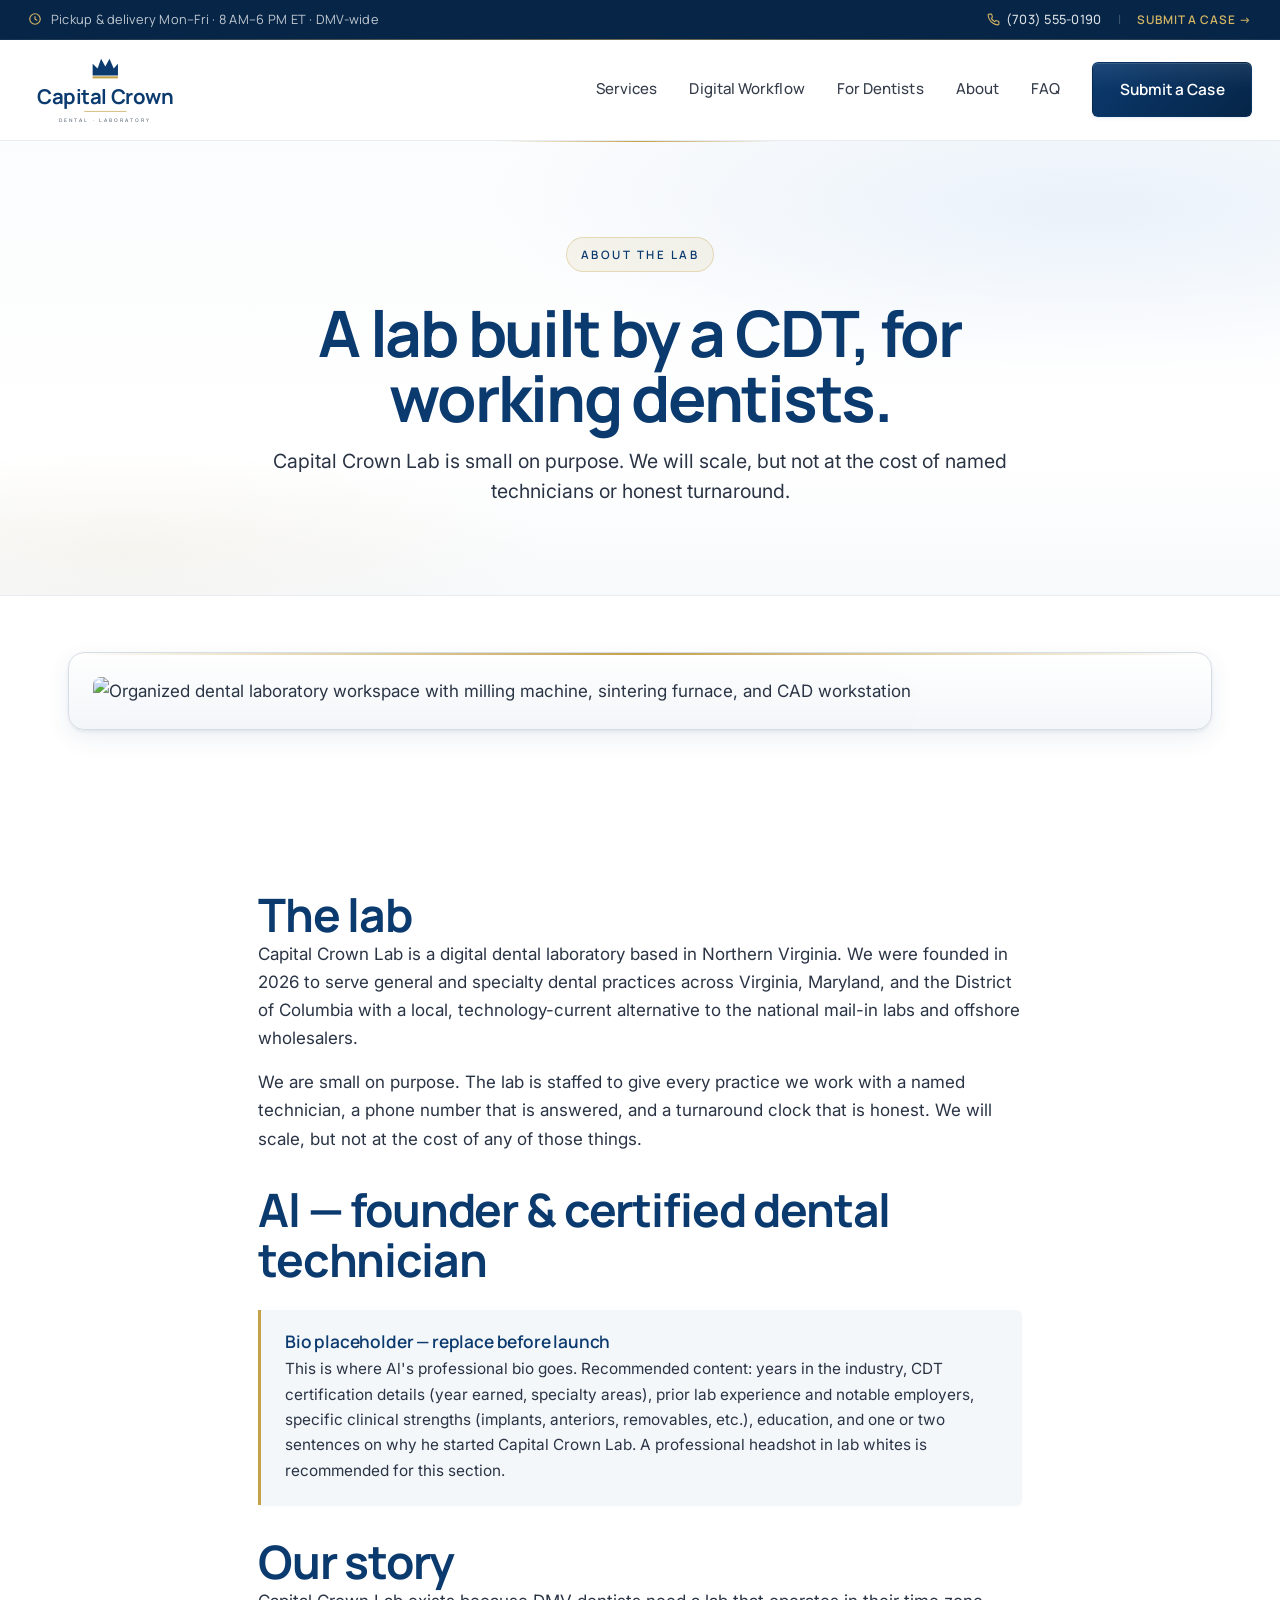
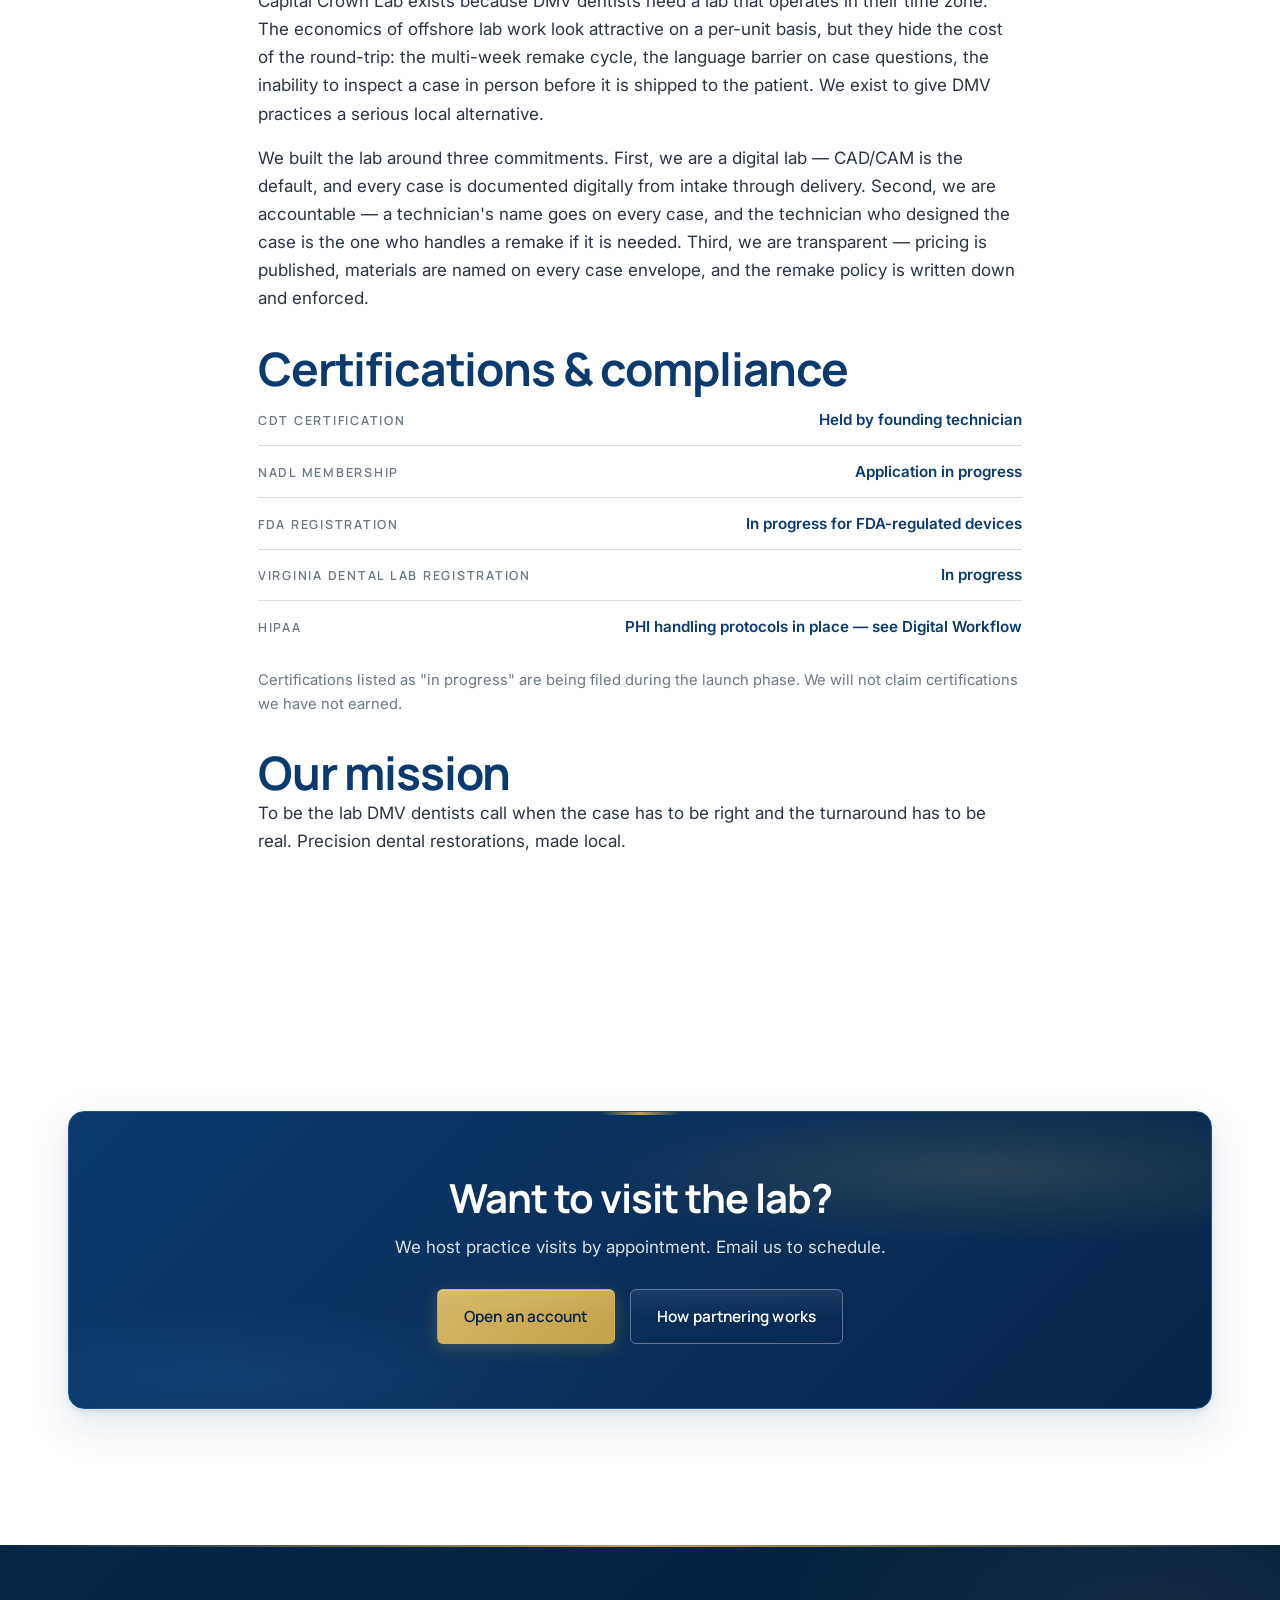
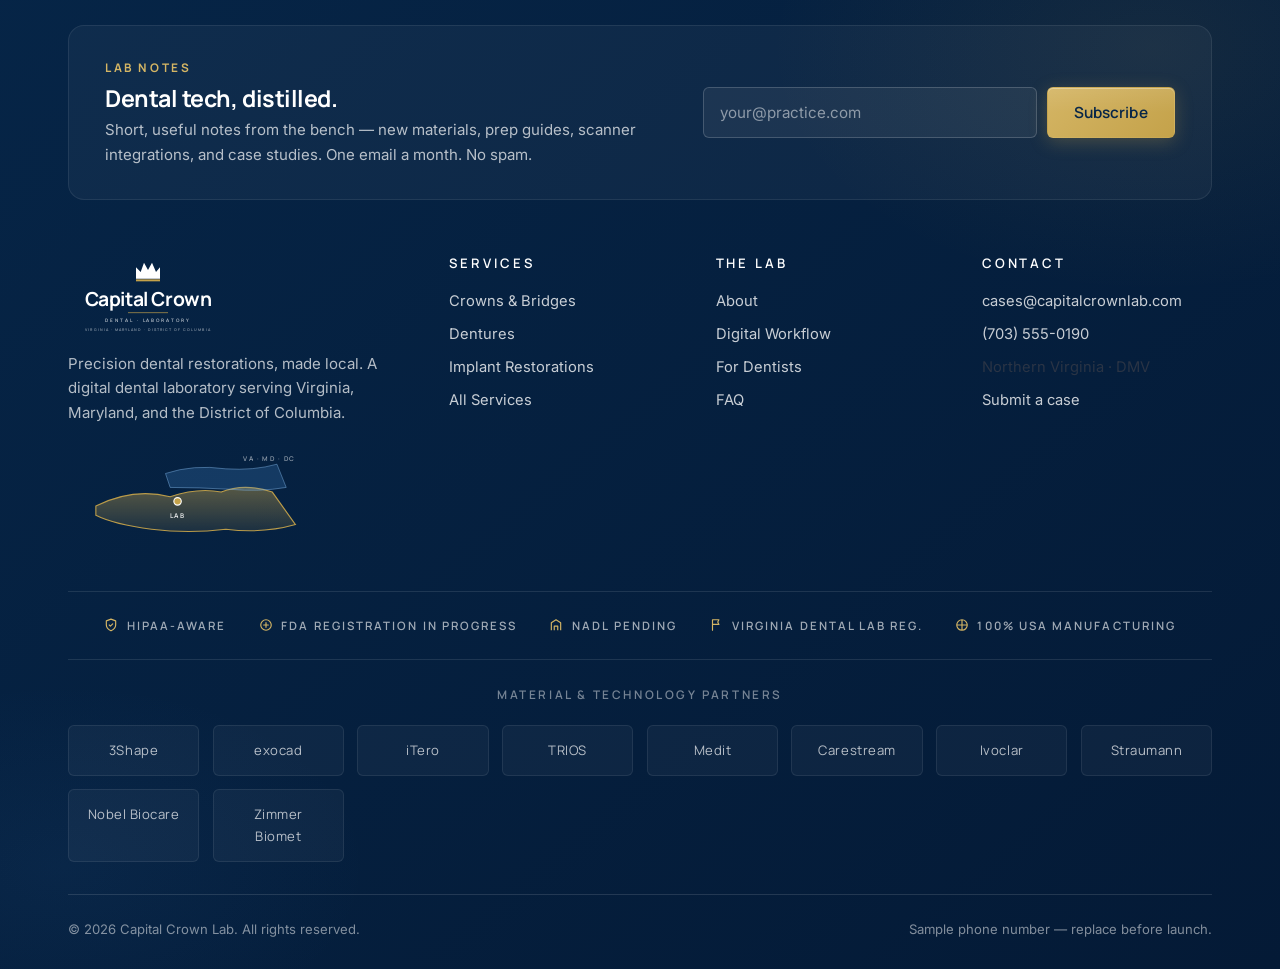
==== commit 055c8055: "Add files via upload" ====
--- a/about.html
+++ b/about.html
@@ -16,12 +16,12 @@
   <meta property="og:site_name" content="Capital Crown Lab" />
   <meta property="og:title" content="About Capital Crown Lab | DMV Dental Laboratory | Founder Al" />
   <meta property="og:description" content="Capital Crown Lab is a Northern Virginia digital dental laboratory founded by certified dental technician Al. Built to give DMV dental practices a local, technology-current alternative to mail-in and offshore labs." />
-  <meta property="og:image" content="https://capitalcrownlab.com/images/og-image.jpg" />
+  <meta property="og:image" content="https://capitalcrownlab.com/images/og-image.jpeg" />
 
   <meta name="twitter:card" content="summary_large_image" />
   <meta name="twitter:title" content="About Capital Crown Lab | DMV Dental Laboratory | Founder Al" />
   <meta name="twitter:description" content="Capital Crown Lab is a Northern Virginia digital dental laboratory founded by certified dental technician Al. Built to give DMV dental practices a local, technology-current alternative to mail-in and offshore labs." />
-  <meta name="twitter:image" content="https://capitalcrownlab.com/images/og-image.jpg" />
+  <meta name="twitter:image" content="https://capitalcrownlab.com/images/og-image.jpeg" />
 
   <link rel="icon" type="image/svg+xml" href="data:image/svg+xml,%3Csvg xmlns='http://www.w3.org/2000/svg' viewBox='0 0 64 64'%3E%3Crect width='64' height='64' rx='12' fill='%230B3A6F'/%3E%3Cpath d='M12 44 L12 22 L21 32 L26 12 L32 28 L38 12 L43 32 L52 22 L52 44 Z' fill='%23FFFFFF'/%3E%3Crect x='12' y='46' width='40' height='5' fill='%23C4A24A'/%3E%3C/svg%3E" />
 
@@ -84,116 +84,7 @@
 <section class="tight">
   <div class="container">
     <div class="illo-wrap">
-      <svg class="illo" viewBox="0 0 800 360" role="img" aria-label="Dental laboratory workspace composition">
-        
-<defs>
-  <linearGradient id="bgPanel" x1="0" y1="0" x2="0" y2="1">
-    <stop offset="0" stop-color="#FBFCFD"/><stop offset="1" stop-color="#EEF2F6"/>
-  </linearGradient>
-  <linearGradient id="navyGrad" x1="0" y1="0" x2="0" y2="1">
-    <stop offset="0" stop-color="#1F5290"/><stop offset="1" stop-color="#0B3A6F"/>
-  </linearGradient>
-  <linearGradient id="goldGrad" x1="0" y1="0" x2="1" y2="0">
-    <stop offset="0" stop-color="#C4A24A" stop-opacity="0"/>
-    <stop offset="0.5" stop-color="#C4A24A"/>
-    <stop offset="1" stop-color="#C4A24A" stop-opacity="0"/>
-  </linearGradient>
-  <linearGradient id="ceramicGrad" x1="0" y1="0" x2="0" y2="1">
-    <stop offset="0" stop-color="#FFFFFF"/><stop offset="0.5" stop-color="#F4F7FA"/><stop offset="1" stop-color="#D7DDE5"/>
-  </linearGradient>
-  <radialGradient id="glowBg" cx="0.8" cy="0.2" r="0.7">
-    <stop offset="0" stop-color="#4A90D9" stop-opacity="0.14"/>
-    <stop offset="1" stop-color="#4A90D9" stop-opacity="0"/>
-  </radialGradient>
-  <radialGradient id="goldGlowBg" cx="0.2" cy="0.85" r="0.5">
-    <stop offset="0" stop-color="#C4A24A" stop-opacity="0.18"/>
-    <stop offset="1" stop-color="#C4A24A" stop-opacity="0"/>
-  </radialGradient>
-  <pattern id="dotgrid2" width="14" height="14" patternUnits="userSpaceOnUse">
-    <circle cx="1" cy="1" r="0.9" fill="#D7DDE5"/>
-  </pattern>
-  <filter id="softShadow2" x="-20%" y="-20%" width="140%" height="140%">
-    <feGaussianBlur in="SourceAlpha" stdDeviation="5"/>
-    <feOffset dx="0" dy="6" result="off"/>
-    <feComponentTransfer><feFuncA type="linear" slope="0.22"/></feComponentTransfer>
-    <feMerge><feMergeNode/><feMergeNode in="SourceGraphic"/></feMerge>
-  </filter>
-</defs>
-
-        <rect width="800" height="360" fill="url(#bgPanel)" rx="10"/>
-        <rect width="800" height="360" fill="url(#glowBg)" rx="10"/>
-        <rect width="800" height="360" fill="url(#goldGlowBg)" rx="10"/>
-        <rect x="32" y="32" width="736" height="296" fill="url(#dotgrid2)" opacity="0.55" rx="8"/>
-        <line x1="32" y1="22" x2="768" y2="22" stroke="url(#goldGrad)" stroke-width="1.4"/>
-        
-<!-- workspace bench -->
-<g transform="translate(400,220)" filter="url(#softShadow2)">
-  <rect x="-280" y="0" width="560" height="60" rx="4" fill="#CDD5DF" stroke="#9BA5B4" stroke-width="1"/>
-  <line x1="-280" y1="12" x2="280" y2="12" stroke="#9BA5B4" stroke-width="0.5"/>
-  <!-- bench legs implied -->
-</g>
-
-<!-- microscope (left) -->
-<g transform="translate(180,170)" filter="url(#softShadow2)">
-  <rect x="-26" y="48" width="52" height="8" rx="2" fill="#353D4A"/>
-  <rect x="-3" y="-30" width="6" height="78" fill="#0B3A6F"/>
-  <rect x="-30" y="-30" width="36" height="14" rx="2" fill="#0B3A6F"/>
-  <circle cx="-12" cy="-2" r="10" fill="#062547"/>
-  <circle cx="-12" cy="-2" r="6" fill="#C4A24A"/>
-  <line x1="-2" y1="6" x2="-2" y2="36" stroke="#062547" stroke-width="4"/>
-</g>
-
-<!-- CAD monitor (center-left) -->
-<g transform="translate(310,160)" filter="url(#softShadow2)">
-  <rect x="-50" y="-40" width="100" height="68" rx="4" fill="#062547"/>
-  <rect x="-46" y="-36" width="92" height="60" rx="2" fill="#0B3A6F"/>
-  <!-- crown wireframe on screen -->
-  <path d="M-30 0 Q-30 -22 -16 -26 L0 -16 L16 -26 Q30 -22 30 0 L28 18 L-28 18 Z" fill="none" stroke="#C4A24A" stroke-width="1.2"/>
-  <circle cx="0" cy="-6" r="2.5" fill="#C4A24A"/>
-  <line x1="-46" y1="-6" x2="-30" y2="-6" stroke="#4A90D9" stroke-width="0.6" opacity="0.7"/>
-  <line x1="30" y1="-6" x2="46" y2="-6" stroke="#4A90D9" stroke-width="0.6" opacity="0.7"/>
-  <!-- stand -->
-  <rect x="-6" y="28" width="12" height="14" fill="#353D4A"/>
-  <rect x="-22" y="40" width="44" height="4" rx="1" fill="#353D4A"/>
-</g>
-
-<!-- milling machine (center-right) -->
-<g transform="translate(450,168)" filter="url(#softShadow2)">
-  <rect x="-50" y="-32" width="100" height="64" rx="6" fill="url(#navyGrad)"/>
-  <rect x="-42" y="-24" width="84" height="36" rx="3" fill="#062547"/>
-  <circle cx="0" cy="-6" r="10" fill="#FBFCFD" stroke="#9BA5B4" stroke-width="1"/>
-  <circle cx="0" cy="-6" r="2" fill="#0B3A6F"/>
-  <line x1="-10" y1="-20" x2="-10" y2="-12" stroke="#C4A24A" stroke-width="2"/>
-  <circle cx="32" cy="-26" r="2" fill="#C4A24A"/>
-  <text x="0" y="24" font-family="Manrope,sans-serif" font-size="7" fill="rgba(255,255,255,0.8)" text-anchor="middle" letter-spacing="0.18em">5-AXIS</text>
-</g>
-
-<!-- sintering oven (right) -->
-<g transform="translate(580,170)" filter="url(#softShadow2)">
-  <rect x="-30" y="-40" width="60" height="80" rx="4" fill="#353D4A"/>
-  <rect x="-24" y="-34" width="48" height="50" rx="2" fill="#062547"/>
-  <!-- heating coil glow -->
-  <circle cx="-10" cy="-10" r="3" fill="#C4A24A" opacity="0.8"/>
-  <circle cx="10" cy="-10" r="3" fill="#C4A24A" opacity="0.8"/>
-  <circle cx="0" cy="2" r="3" fill="#C4A24A" opacity="0.8"/>
-  <rect x="-18" y="20" width="36" height="6" rx="1" fill="#1F5290"/>
-  <text x="0" y="50" font-family="Manrope,sans-serif" font-size="7" fill="#8E7423" font-weight="700" text-anchor="middle" letter-spacing="0.18em">SINTER OVEN</text>
-</g>
-
-<!-- top labels -->
-<g transform="translate(64,80)">
-  <text font-family="Manrope,sans-serif" font-size="9" fill="#8E7423" font-weight="700" letter-spacing="0.22em">THE BENCH</text>
-  <text y="18" font-family="Inter,sans-serif" font-size="11" fill="#2A3445">A working dental laboratory, set up for a fully digital case flow.</text>
-</g>
-
-<!-- bottom chip -->
-<g transform="translate(540,300)">
-  <rect width="220" height="36" rx="6" fill="#0B3A6F"/>
-  <text x="14" y="17" font-family="Manrope,sans-serif" font-size="8" fill="#C4A24A" font-weight="700" letter-spacing="0.22em">NORTHERN VIRGINIA</text>
-  <text x="14" y="30" font-family="Manrope,sans-serif" font-size="11" fill="#FFFFFF" font-weight="700">Founded 2026 &middot; CDT-led</text>
-</g>
-
-      </svg>
+      <img class="illo" src="images/about-lab-workspace.jpeg" alt="Organized dental laboratory workspace with milling machine, sintering furnace, and CAD workstation" loading="lazy" decoding="async" style="width:100%; height:auto; display:block; border-radius:8px;" />
     </div>
   </div>
 </section>
